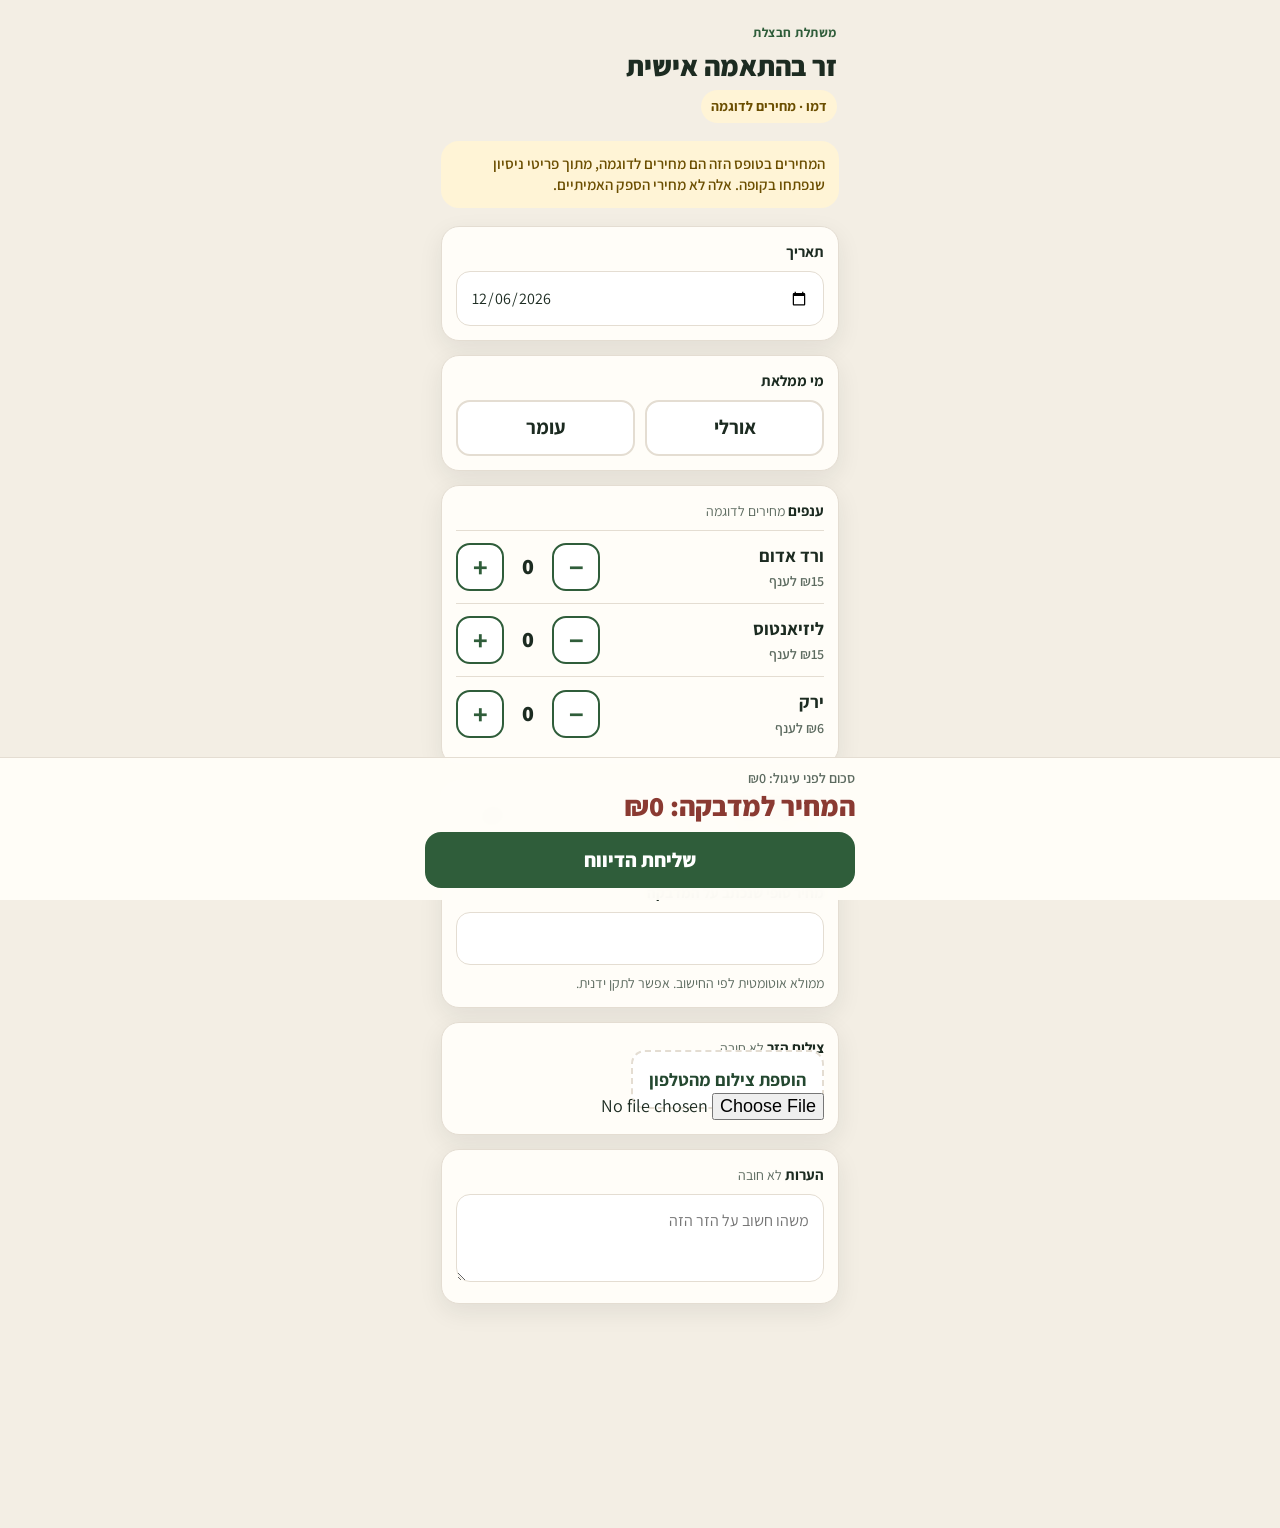
==== index.html @ 5022fd98 "Add demo phone form for custom bouquets at Havatzelet. Hebrew RTL calculator with example stem price" ====
<!DOCTYPE html>
<html lang="he" dir="rtl">
<head>
  <meta charset="utf-8" />
  <meta name="viewport" content="width=device-width, initial-scale=1, viewport-fit=cover" />
  <meta name="apple-mobile-web-app-capable" content="yes" />
  <meta name="apple-mobile-web-app-title" content="זר אישי — דמו" />
  <title>זר בהתאמה אישית — דמו | משתלת חבצלת</title>
  <link rel="preconnect" href="https://fonts.googleapis.com" />
  <link rel="preconnect" href="https://fonts.gstatic.com" crossorigin />
  <link href="https://fonts.googleapis.com/css2?family=Assistant:wght@400;600;700;800&display=swap" rel="stylesheet" />
  <style>
    :root {
      --bg: #f3eee4;
      --paper: #fffdf8;
      --ink: #1c2b21;
      --muted: #5d6b60;
      --line: #e4ddd2;
      --green: #2f5d3a;
      --green-dark: #244830;
      --green-soft: #e7f0e8;
      --rose: #8a3a32;
      --warn-bg: #fff4d6;
      --warn-ink: #6b4e00;
      --shadow: 0 8px 24px rgba(28, 43, 33, 0.08);
      --radius: 18px;
      --safe-bottom: env(safe-area-inset-bottom, 0px);
    }
    * { box-sizing: border-box; }
    html, body {
      margin: 0;
      padding: 0;
      background: var(--bg);
      color: var(--ink);
      font-family: Assistant, "Segoe UI", "Arial Hebrew", Arial, sans-serif;
      font-size: 18px;
      line-height: 1.45;
    }
    body { min-height: 100dvh; }
    button, input, textarea, select { font: inherit; color: inherit; }
    button { cursor: pointer; }
    .wrap {
      max-width: 430px;
      margin: 0 auto;
      padding: 16px 16px calc(210px + var(--safe-bottom));
    }
    header.top {
      padding: 8px 2px 4px;
    }
    .brand {
      font-size: 13px;
      font-weight: 700;
      letter-spacing: 0.04em;
      color: var(--green);
      margin: 0 0 6px;
    }
    h1 {
      margin: 0 0 8px;
      font-size: 28px;
      line-height: 1.2;
      font-weight: 800;
    }
    .badge {
      display: inline-block;
      background: var(--warn-bg);
      color: var(--warn-ink);
      font-weight: 700;
      font-size: 14px;
      padding: 6px 10px;
      border-radius: 999px;
    }
    .banner {
      margin: 14px 0 18px;
      background: var(--warn-bg);
      color: var(--warn-ink);
      border-radius: var(--radius);
      padding: 12px 14px;
      font-weight: 600;
      font-size: 15px;
    }
    .card {
      background: var(--paper);
      border: 1px solid var(--line);
      border-radius: var(--radius);
      padding: 14px;
      margin: 0 0 14px;
      box-shadow: var(--shadow);
    }
    .label {
      display: block;
      font-weight: 700;
      font-size: 15px;
      margin-bottom: 8px;
    }
    .hint { color: var(--muted); font-size: 14px; font-weight: 400; }
    input[type="date"],
    input[type="number"],
    textarea {
      width: 100%;
      border: 1px solid var(--line);
      background: #fff;
      border-radius: 14px;
      padding: 14px 14px;
      font-size: 16px;
      outline: none;
      appearance: none;
      -webkit-appearance: none;
    }
    input[type="date"]:focus,
    input[type="number"]:focus,
    textarea:focus {
      border-color: var(--green);
      box-shadow: 0 0 0 3px rgba(47, 93, 58, 0.15);
    }
    textarea { min-height: 88px; resize: vertical; }
    .who {
      display: grid;
      grid-template-columns: 1fr 1fr;
      gap: 10px;
    }
    .who button {
      min-height: 56px;
      border-radius: 14px;
      border: 2px solid var(--line);
      background: #fff;
      font-weight: 700;
      font-size: 20px;
    }
    .who button[aria-pressed="true"] {
      border-color: var(--green);
      background: var(--green-soft);
      color: var(--green-dark);
    }
    .stem {
      display: flex;
      align-items: center;
      justify-content: space-between;
      gap: 12px;
      padding: 12px 0;
      border-top: 1px solid var(--line);
    }
    .stem:first-of-type { border-top: 0; padding-top: 2px; }
    .stem-name { font-weight: 700; }
    .stem-price { color: var(--muted); font-size: 14px; font-weight: 600; margin-top: 2px; }
    .stepper { display: flex; align-items: center; gap: 8px; flex-shrink: 0; }
    .stepper button {
      width: 48px;
      height: 48px;
      border-radius: 14px;
      border: 2px solid var(--green);
      background: #fff;
      color: var(--green);
      font-size: 28px;
      line-height: 1;
      font-weight: 700;
      padding: 0;
    }
    .stepper button:active { background: var(--green-soft); }
    .stepper .qty {
      min-width: 32px;
      text-align: center;
      font-weight: 800;
      font-size: 22px;
    }
    .wrap-row {
      display: flex;
      align-items: center;
      justify-content: space-between;
      gap: 12px;
    }
    .toggle {
      min-width: 72px;
      height: 44px;
      border-radius: 999px;
      border: 2px solid var(--line);
      background: #fff;
      font-weight: 800;
      color: var(--muted);
    }
    .toggle[aria-pressed="true"] {
      background: var(--green);
      border-color: var(--green);
      color: #fff;
    }
    .photo-box {
      border: 2px dashed var(--line);
      border-radius: 14px;
      padding: 16px;
      text-align: center;
      background: #fff;
      min-height: 56px;
      font-weight: 700;
      color: var(--green-dark);
    }
    .photo-box input { display: none; }
    .photo-preview {
      margin-top: 12px;
      width: 100%;
      max-height: 220px;
      object-fit: cover;
      border-radius: 12px;
      display: none;
    }
    .photo-actions {
      display: none;
      margin-top: 10px;
    }
    .linkish {
      background: none;
      border: 0;
      color: var(--rose);
      font-weight: 700;
      padding: 8px;
    }
    .error {
      display: none;
      margin: 0 0 12px;
      color: var(--rose);
      font-weight: 700;
      font-size: 15px;
    }
    .dock {
      position: fixed;
      right: 0;
      left: 0;
      bottom: 0;
      background: rgba(255, 253, 248, 0.96);
      backdrop-filter: blur(8px);
      border-top: 1px solid var(--line);
      padding: 10px 16px calc(12px + var(--safe-bottom));
    }
    .dock-inner { max-width: 430px; margin: 0 auto; }
    .raw { margin: 0; color: var(--muted); font-size: 14px; font-weight: 600; }
    .sticker {
      margin: 2px 0 10px;
      font-size: 28px;
      line-height: 1.15;
      font-weight: 800;
      color: var(--rose);
    }
    .submit {
      width: 100%;
      min-height: 56px;
      border: 0;
      border-radius: 16px;
      background: var(--green);
      color: #fff;
      font-weight: 800;
      font-size: 20px;
    }
    .submit:disabled { opacity: 0.55; }
    .submit:active { background: var(--green-dark); }
    .success { display: none; }
    .success h1 { margin-top: 12px; }
    .summary {
      list-style: none;
      margin: 0;
      padding: 0;
    }
    .summary li {
      display: flex;
      justify-content: space-between;
      gap: 12px;
      padding: 8px 0;
      border-bottom: 1px solid var(--line);
      font-weight: 600;
    }
    .again {
      width: 100%;
      min-height: 52px;
      margin-top: 16px;
      border-radius: 16px;
      border: 2px solid var(--green);
      background: #fff;
      color: var(--green-dark);
      font-weight: 800;
    }
    .note-limit {
      margin-top: 14px;
      font-size: 15px;
      color: var(--muted);
      font-weight: 600;
    }
  </style>
</head>
<body>
  <div class="wrap" id="form-view">
    <header class="top">
      <p class="brand">משתלת חבצלת</p>
      <h1>זר בהתאמה אישית</h1>
      <span class="badge">דמו · מחירים לדוגמה</span>
    </header>

    <div class="banner">
      המחירים בטופס הזה הם מחירים לדוגמה, מתוך פריטי ניסיון שנפתחו בקופה. אלה לא מחירי הספק האמיתיים.
    </div>

    <div class="card">
      <label class="label" for="date">תאריך</label>
      <input id="date" type="date" required />
    </div>

    <div class="card">
      <div class="label" id="who-label">מי ממלאת</div>
      <div class="who" role="group" aria-labelledby="who-label">
        <button type="button" data-who="אורלי" aria-pressed="false">אורלי</button>
        <button type="button" data-who="עומר" aria-pressed="false">עומר</button>
      </div>
    </div>

    <div class="card">
      <div class="label">ענפים <span class="hint">מחירים לדוגמה</span></div>
      <div class="stem" data-stem="rose">
        <div>
          <div class="stem-name">ורד אדום</div>
          <div class="stem-price">₪15 לענף</div>
        </div>
        <div class="stepper">
          <button type="button" class="minus" aria-label="הורדת כמות ורד אדום">−</button>
          <div class="qty" aria-live="polite">0</div>
          <button type="button" class="plus" aria-label="הוספת ורד אדום">+</button>
        </div>
      </div>
      <div class="stem" data-stem="lisianthus">
        <div>
          <div class="stem-name">ליזיאנטוס</div>
          <div class="stem-price">₪15 לענף</div>
        </div>
        <div class="stepper">
          <button type="button" class="minus" aria-label="הורדת כמות ליזיאנטוס">−</button>
          <div class="qty" aria-live="polite">0</div>
          <button type="button" class="plus" aria-label="הוספת ליזיאנטוס">+</button>
        </div>
      </div>
      <div class="stem" data-stem="greenery">
        <div>
          <div class="stem-name">ירק</div>
          <div class="stem-price">₪6 לענף</div>
        </div>
        <div class="stepper">
          <button type="button" class="minus" aria-label="הורדת כמות ירק">−</button>
          <div class="qty" aria-live="polite">0</div>
          <button type="button" class="plus" aria-label="הוספת ירק">+</button>
        </div>
      </div>
    </div>

    <div class="card">
      <div class="wrap-row">
        <div>
          <div class="label" style="margin:0">נייר עטיפה וסרט</div>
          <div class="hint">₪5 · מחיר לדוגמה · לא חובה</div>
        </div>
        <button type="button" class="toggle" id="wrap" aria-pressed="false">לא</button>
      </div>
    </div>

    <div class="card">
      <label class="label" for="final-price">מחיר סופי שנכתב על המדבקה</label>
      <input id="final-price" type="number" inputmode="numeric" min="0" step="1" />
      <div class="hint" style="margin-top:8px">ממולא אוטומטית לפי החישוב. אפשר לתקן ידנית.</div>
    </div>

    <div class="card">
      <div class="label">צילום הזר <span class="hint">לא חובה</span></div>
      <label class="photo-box" for="photo">הוספת צילום מהטלפון</label>
      <input id="photo" type="file" accept="image/*" />
      <img id="preview" class="photo-preview" alt="תצוגה מקדימה של צילום הזר" />
      <div class="photo-actions" id="photo-actions">
        <button type="button" class="linkish" id="remove-photo">הסרת הצילום</button>
      </div>
    </div>

    <div class="card">
      <label class="label" for="notes">הערות <span class="hint">לא חובה</span></label>
      <textarea id="notes" placeholder="משהו חשוב על הזר הזה"></textarea>
    </div>

    <p class="error" id="error" role="alert"></p>
  </div>

  <div class="dock" id="dock">
    <div class="dock-inner">
      <p class="raw" id="raw">סכום לפני עיגול: ₪0</p>
      <div class="sticker" id="sticker" aria-live="polite">המחיר למדבקה: ₪0</div>
      <button type="button" class="submit" id="submit">שליחת הדיווח</button>
    </div>
  </div>

  <div class="wrap success" id="success-view">
    <header class="top">
      <p class="brand">משתלת חבצלת</p>
      <span class="badge">דמו · מחירים לדוגמה</span>
      <h1 id="success-title">הדיווח מוכן</h1>
    </header>
    <div class="card">
      <ul class="summary" id="summary"></ul>
    </div>
    <p class="note-limit" id="save-note"></p>
    <button type="button" class="again" id="again">דיווח נוסף</button>
  </div>

  <script>
    (function () {
      const PRICES = { rose: 15, lisianthus: 15, greenery: 6, wrap: 5 };
      const NAMES = { rose: "ורד אדום", lisianthus: "ליזיאנטוס", greenery: "ירק" };
      const qty = { rose: 0, lisianthus: 0, greenery: 0 };
      let who = "";
      let wrapping = false;
      let lastCalculated = 0;
      let photoName = "";
      let photoDataUrl = "";

      const dateEl = document.getElementById("date");
      const finalEl = document.getElementById("final-price");
      const rawEl = document.getElementById("raw");
      const stickerEl = document.getElementById("sticker");
      const errorEl = document.getElementById("error");
      const preview = document.getElementById("preview");
      const photoActions = document.getElementById("photo-actions");

      function todayISO() {
        const parts = new Intl.DateTimeFormat("en-CA", {
          timeZone: "Asia/Jerusalem",
          year: "numeric",
          month: "2-digit",
          day: "2-digit"
        }).formatToParts(new Date());
        const map = {};
        parts.forEach(function (p) { map[p.type] = p.value; });
        return map.year + "-" + map.month + "-" + map.day;
      }

      function roundUp5(n) {
        if (n <= 0) return 0;
        return Math.ceil(n / 5) * 5;
      }

      function rawSum() {
        return qty.rose * PRICES.rose
          + qty.lisianthus * PRICES.lisianthus
          + qty.greenery * PRICES.greenery
          + (wrapping ? PRICES.wrap : 0);
      }

      function renderTotals() {
        const raw = rawSum();
        const calculated = roundUp5(raw);
        rawEl.textContent = "סכום לפני עיגול: ₪" + raw;
        stickerEl.textContent = "המחיר למדבקה: ₪" + calculated;
        if (String(finalEl.value) === String(lastCalculated) || finalEl.value === "") {
          finalEl.value = calculated === 0 ? "" : String(calculated);
        }
        lastCalculated = calculated;
      }

      dateEl.value = todayISO();

      document.querySelectorAll(".who button").forEach(function (btn) {
        btn.addEventListener("click", function () {
          who = btn.getAttribute("data-who");
          document.querySelectorAll(".who button").forEach(function (b) {
            b.setAttribute("aria-pressed", b === btn ? "true" : "false");
          });
          errorEl.style.display = "none";
        });
      });

      document.querySelectorAll(".stem").forEach(function (row) {
        const key = row.getAttribute("data-stem");
        const qtyEl = row.querySelector(".qty");
        row.querySelector(".plus").addEventListener("click", function () {
          qty[key] += 1;
          qtyEl.textContent = String(qty[key]);
          renderTotals();
        });
        row.querySelector(".minus").addEventListener("click", function () {
          if (qty[key] === 0) return;
          qty[key] -= 1;
          qtyEl.textContent = String(qty[key]);
          renderTotals();
        });
      });

      document.getElementById("wrap").addEventListener("click", function () {
        wrapping = !wrapping;
        this.setAttribute("aria-pressed", wrapping ? "true" : "false");
        this.textContent = wrapping ? "כן" : "לא";
        renderTotals();
      });

      document.getElementById("photo").addEventListener("change", function (e) {
        const file = e.target.files && e.target.files[0];
        if (!file) return;
        photoName = file.name;
        const reader = new FileReader();
        reader.onload = function () {
          photoDataUrl = String(reader.result || "");
          preview.src = photoDataUrl;
          preview.style.display = "block";
          photoActions.style.display = "block";
        };
        reader.readAsDataURL(file);
      });

      document.getElementById("remove-photo").addEventListener("click", function () {
        photoName = "";
        photoDataUrl = "";
        preview.src = "";
        preview.style.display = "none";
        photoActions.style.display = "none";
        document.getElementById("photo").value = "";
      });

      function resetForm() {
        who = "";
        wrapping = false;
        qty.rose = qty.lisianthus = qty.greenery = 0;
        lastCalculated = 0;
        photoName = "";
        photoDataUrl = "";
        dateEl.value = todayISO();
        finalEl.value = "";
        document.getElementById("notes").value = "";
        document.getElementById("photo").value = "";
        preview.src = "";
        preview.style.display = "none";
        photoActions.style.display = "none";
        document.querySelectorAll(".who button").forEach(function (b) {
          b.setAttribute("aria-pressed", "false");
        });
        document.querySelectorAll(".stem .qty").forEach(function (el) { el.textContent = "0"; });
        const wrapBtn = document.getElementById("wrap");
        wrapBtn.setAttribute("aria-pressed", "false");
        wrapBtn.textContent = "לא";
        errorEl.style.display = "none";
        renderTotals();
      }

      function payload() {
        const raw = rawSum();
        const calculated = roundUp5(raw);
        const finalPrice = finalEl.value === "" ? calculated : Number(finalEl.value);
        return {
          timestamp: new Date().toISOString(),
          date: dateEl.value,
          who: who,
          rose: qty.rose,
          lisianthus: qty.lisianthus,
          greenery: qty.greenery,
          wrapping: wrapping ? "כן" : "לא",
          raw: raw,
          calculated: calculated,
          finalPrice: finalPrice,
          notes: document.getElementById("notes").value.trim(),
          photo: photoName ? photoName : ""
        };
      }

      function showSuccess(data, savedToSheet) {
        const lines = [
          ["תאריך", data.date],
          ["מי מילאה", data.who],
          ["ורד אדום", String(data.rose)],
          ["ליזיאנטוס", String(data.lisianthus)],
          ["ירק", String(data.greenery)],
          ["נייר עטיפה וסרט", data.wrapping],
          ["סכום לפני עיגול", "₪" + data.raw],
          ["מחיר למדבקה", "₪" + data.calculated],
          ["מחיר סופי על המדבקה", "₪" + data.finalPrice]
        ];
        if (data.notes) lines.push(["הערות", data.notes]);
        if (data.photo) lines.push(["צילום", data.photo]);
        const ul = document.getElementById("summary");
        ul.innerHTML = "";
        lines.forEach(function (pair) {
          const li = document.createElement("li");
          const a = document.createElement("span");
          const b = document.createElement("span");
          a.textContent = pair[0];
          b.textContent = pair[1];
          li.appendChild(a);
          li.appendChild(b);
          ul.appendChild(li);
        });
        document.getElementById("success-title").textContent = savedToSheet ? "הדיווח נשמר" : "החישוב מוכן";
        document.getElementById("save-note").textContent = savedToSheet
          ? "השורה נכנסה לגיליון הדיווחים."
          : "החישוב עבד, כולל העיגול למדבקה. בגרסת הדמו הזאת השמירה האוטומטית לגיליון גוגל עדיין לא מחוברת, ולכן השורה לא נרשמה שם עדיין. הצילום נשאר רק על הטלפון.";
        document.getElementById("form-view").style.display = "none";
        document.getElementById("dock").style.display = "none";
        document.getElementById("success-view").style.display = "block";
        window.scrollTo(0, 0);
      }

      document.getElementById("submit").addEventListener("click", function () {
        const data = payload();
        if (!data.who) {
          errorEl.textContent = "צריך לבחור מי ממלאת: אורלי או עומר.";
          errorEl.style.display = "block";
          return;
        }
        if (data.rose + data.lisianthus + data.greenery === 0 && data.wrapping !== "כן") {
          errorEl.textContent = "צריך לבחור לפחות ענף אחד, או עטיפה.";
          errorEl.style.display = "block";
          return;
        }
        if (data.finalPrice === "" || Number.isNaN(Number(data.finalPrice))) {
          errorEl.textContent = "צריך למלא מחיר סופי למדבקה.";
          errorEl.style.display = "block";
          return;
        }
        errorEl.style.display = "none";
        // A public page cannot write to a private Google Sheet by itself.
        // When an Apps Script web app URL is added below, submissions will be posted there.
        const ENDPOINT = "";
        if (!ENDPOINT) {
          showSuccess(data, false);
          return;
        }
        const btn = document.getElementById("submit");
        btn.disabled = true;
        btn.textContent = "שולחת…";
        fetch(ENDPOINT, {
          method: "POST",
          headers: { "Content-Type": "text/plain;charset=utf-8" },
          body: JSON.stringify(Object.assign({}, data, { photoDataUrl: photoDataUrl ? "attached" : "" }))
        }).then(function (res) {
          return res.ok ? showSuccess(data, true) : Promise.reject();
        }).catch(function () {
          errorEl.textContent = "השליחה לגיליון לא הצליחה. אפשר לנסות שוב.";
          errorEl.style.display = "block";
        }).finally(function () {
          btn.disabled = false;
          btn.textContent = "שליחת הדיווח";
        });
      });

      document.getElementById("again").addEventListener("click", function () {
        resetForm();
        document.getElementById("success-view").style.display = "none";
        document.getElementById("form-view").style.display = "block";
        document.getElementById("dock").style.display = "block";
        window.scrollTo(0, 0);
      });

      // Self-check of the agreed example: 5 roses + 3 lisianthus + 4 greenery = 144 → 145
      if (roundUp5(5 * 15 + 3 * 15 + 4 * 6) !== 145) {
        console.error("Rounding check failed");
      }

      renderTotals();
    })();
  </script>
</body>
</html>
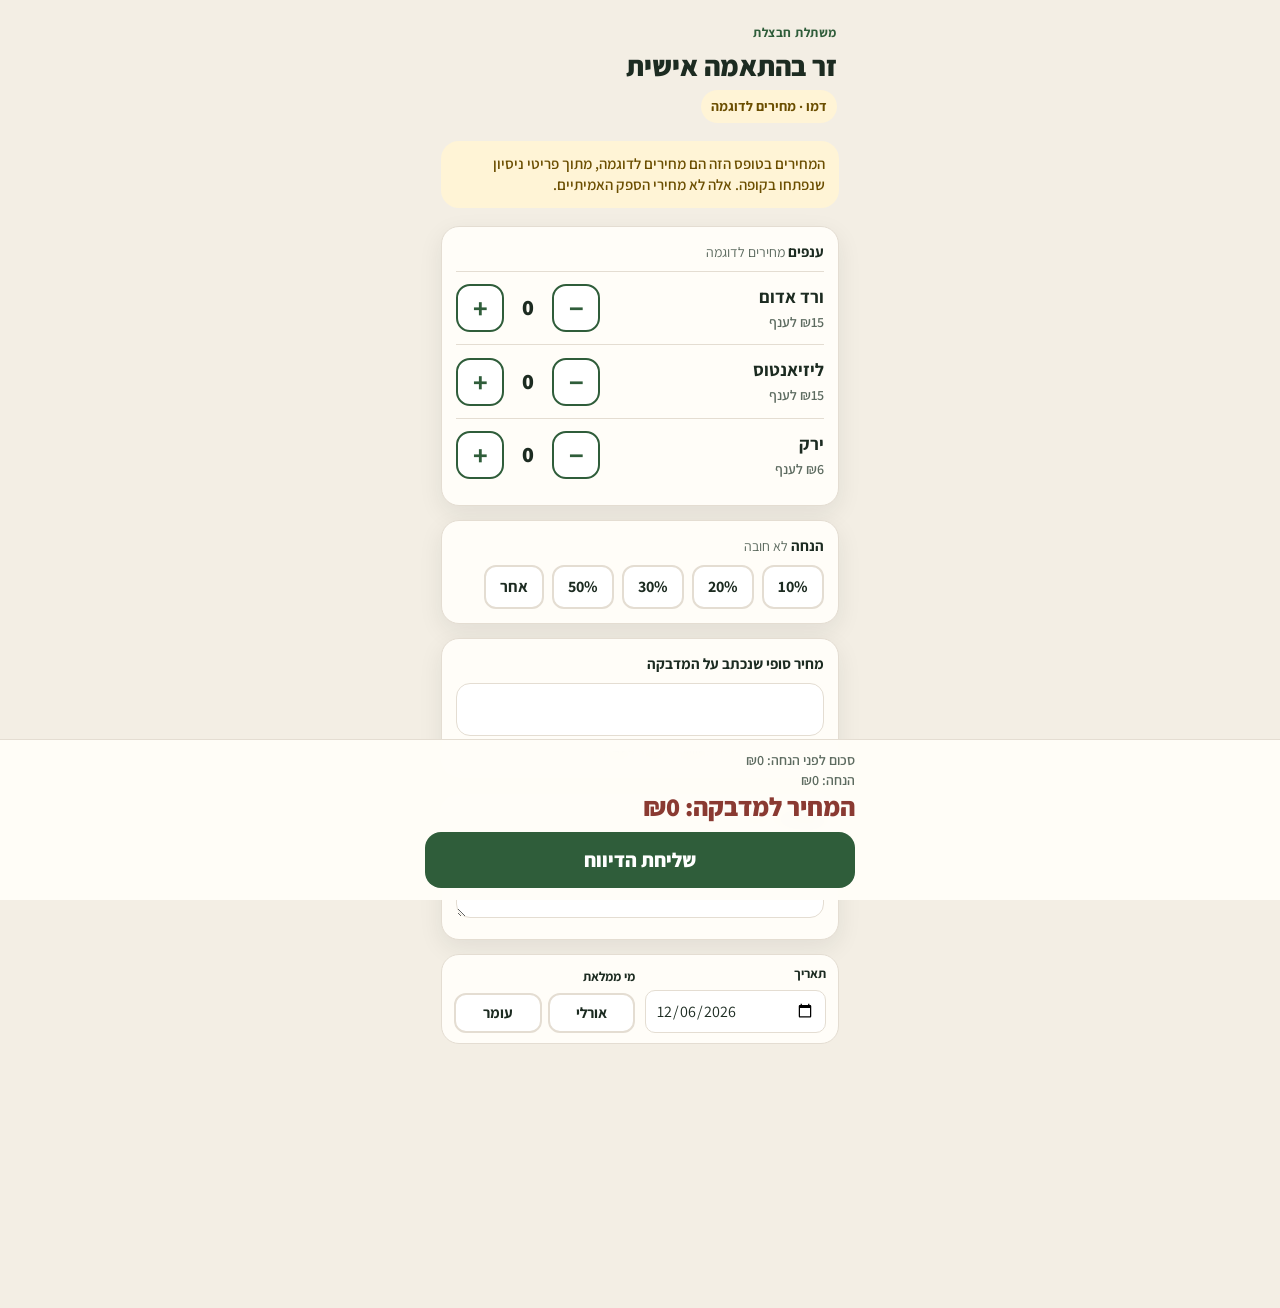
==== commit df08ee44: "Move date and who to the bottom, drop wrap/photo, and add a discount." ====
--- a/index.html
+++ b/index.html
@@ -42,11 +42,9 @@
     .wrap {
       max-width: 430px;
       margin: 0 auto;
-      padding: 16px 16px calc(210px + var(--safe-bottom));
-    }
-    header.top {
-      padding: 8px 2px 4px;
-    }
+      padding: 16px 16px calc(250px + var(--safe-bottom));
+    }
+    header.top { padding: 8px 2px 4px; }
     .brand {
       font-size: 13px;
       font-weight: 700;
@@ -85,6 +83,10 @@
       padding: 14px;
       margin: 0 0 14px;
       box-shadow: var(--shadow);
+    }
+    .card.compact {
+      padding: 10px 12px;
+      box-shadow: none;
     }
     .label {
       display: block;
@@ -106,27 +108,39 @@
       appearance: none;
       -webkit-appearance: none;
     }
+    .compact input[type="date"] {
+      padding: 8px 10px;
+      border-radius: 10px;
+      font-size: 16px;
+      min-height: 40px;
+    }
     input[type="date"]:focus,
     input[type="number"]:focus,
     textarea:focus {
       border-color: var(--green);
       box-shadow: 0 0 0 3px rgba(47, 93, 58, 0.15);
     }
-    textarea { min-height: 88px; resize: vertical; }
-    .who {
+    textarea { min-height: 80px; resize: vertical; }
+    .meta {
       display: grid;
       grid-template-columns: 1fr 1fr;
       gap: 10px;
-    }
+      align-items: end;
+    }
+    .meta .who { display: flex; gap: 6px; }
+    .meta .who button,
     .who button {
-      min-height: 56px;
-      border-radius: 14px;
+      flex: 1;
+      min-height: 44px;
+      border-radius: 12px;
       border: 2px solid var(--line);
       background: #fff;
       font-weight: 700;
-      font-size: 20px;
-    }
-    .who button[aria-pressed="true"] {
+      font-size: 16px;
+    }
+    .compact .who button { min-height: 40px; font-size: 15px; }
+    .who button[aria-pressed="true"],
+    .chip[aria-pressed="true"] {
       border-color: var(--green);
       background: var(--green-soft);
       color: var(--green-dark);
@@ -162,56 +176,27 @@
       font-weight: 800;
       font-size: 22px;
     }
-    .wrap-row {
+    .chips {
       display: flex;
-      align-items: center;
-      justify-content: space-between;
-      gap: 12px;
-    }
-    .toggle {
-      min-width: 72px;
-      height: 44px;
-      border-radius: 999px;
+      flex-wrap: wrap;
+      gap: 8px;
+    }
+    .chip {
+      min-height: 44px;
+      padding: 8px 14px;
+      border-radius: 12px;
       border: 2px solid var(--line);
       background: #fff;
-      font-weight: 800;
-      color: var(--muted);
-    }
-    .toggle[aria-pressed="true"] {
-      background: var(--green);
-      border-color: var(--green);
-      color: #fff;
-    }
-    .photo-box {
-      border: 2px dashed var(--line);
-      border-radius: 14px;
-      padding: 16px;
+      font-weight: 700;
+      font-size: 16px;
+    }
+    .reason-chip {
+      flex: 1 1 calc(50% - 8px);
+      min-height: 48px;
       text-align: center;
-      background: #fff;
-      min-height: 56px;
-      font-weight: 700;
-      color: var(--green-dark);
-    }
-    .photo-box input { display: none; }
-    .photo-preview {
-      margin-top: 12px;
-      width: 100%;
-      max-height: 220px;
-      object-fit: cover;
-      border-radius: 12px;
-      display: none;
-    }
-    .photo-actions {
-      display: none;
-      margin-top: 10px;
-    }
-    .linkish {
-      background: none;
-      border: 0;
-      color: var(--rose);
-      font-weight: 700;
-      padding: 8px;
-    }
+    }
+    .custom-pct { display: none; margin-top: 10px; }
+    .custom-reason { display: none; margin-top: 10px; }
     .error {
       display: none;
       margin: 0 0 12px;
@@ -231,9 +216,10 @@
     }
     .dock-inner { max-width: 430px; margin: 0 auto; }
     .raw { margin: 0; color: var(--muted); font-size: 14px; font-weight: 600; }
+    .discount-line { margin: 0; color: var(--muted); font-size: 14px; font-weight: 600; }
     .sticker {
       margin: 2px 0 10px;
-      font-size: 28px;
+      font-size: 26px;
       line-height: 1.15;
       font-weight: 800;
       color: var(--rose);
@@ -252,11 +238,7 @@
     .submit:active { background: var(--green-dark); }
     .success { display: none; }
     .success h1 { margin-top: 12px; }
-    .summary {
-      list-style: none;
-      margin: 0;
-      padding: 0;
-    }
+    .summary { list-style: none; margin: 0; padding: 0; }
     .summary li {
       display: flex;
       justify-content: space-between;
@@ -296,19 +278,6 @@
     </div>
 
     <div class="card">
-      <label class="label" for="date">תאריך</label>
-      <input id="date" type="date" required />
-    </div>
-
-    <div class="card">
-      <div class="label" id="who-label">מי ממלאת</div>
-      <div class="who" role="group" aria-labelledby="who-label">
-        <button type="button" data-who="אורלי" aria-pressed="false">אורלי</button>
-        <button type="button" data-who="עומר" aria-pressed="false">עומר</button>
-      </div>
-    </div>
-
-    <div class="card">
       <div class="label">ענפים <span class="hint">מחירים לדוגמה</span></div>
       <div class="stem" data-stem="rose">
         <div>
@@ -346,12 +315,30 @@
     </div>
 
     <div class="card">
-      <div class="wrap-row">
-        <div>
-          <div class="label" style="margin:0">נייר עטיפה וסרט</div>
-          <div class="hint">₪5 · מחיר לדוגמה · לא חובה</div>
-        </div>
-        <button type="button" class="toggle" id="wrap" aria-pressed="false">לא</button>
+      <div class="label">הנחה <span class="hint">לא חובה</span></div>
+      <div class="chips" id="pct-chips" role="group" aria-label="אחוז הנחה">
+        <button type="button" class="chip" data-pct="10" aria-pressed="false">10%</button>
+        <button type="button" class="chip" data-pct="20" aria-pressed="false">20%</button>
+        <button type="button" class="chip" data-pct="30" aria-pressed="false">30%</button>
+        <button type="button" class="chip" data-pct="50" aria-pressed="false">50%</button>
+        <button type="button" class="chip" data-pct="custom" aria-pressed="false">אחר</button>
+      </div>
+      <div class="custom-pct" id="custom-pct-wrap">
+        <label class="label" for="custom-pct">אחוז הנחה</label>
+        <input id="custom-pct" type="number" inputmode="numeric" min="1" max="100" step="1" placeholder="למשל 15" />
+      </div>
+      <div id="reason-block" style="display:none; margin-top:14px">
+        <div class="label" id="reason-label">סיבת ההנחה</div>
+        <div class="chips" role="group" aria-labelledby="reason-label">
+          <button type="button" class="chip reason-chip" data-reason="זר ישן" aria-pressed="false">זר ישן</button>
+          <button type="button" class="chip reason-chip" data-reason="פרחים קצת פגומים" aria-pressed="false">פרחים קצת פגומים</button>
+          <button type="button" class="chip reason-chip" data-reason="לקוח קבוע" aria-pressed="false">לקוח קבוע</button>
+          <button type="button" class="chip reason-chip" data-reason="אחר" aria-pressed="false">אחר</button>
+        </div>
+        <div class="custom-reason" id="custom-reason-wrap">
+          <label class="label" for="custom-reason">פירוט</label>
+          <input id="custom-reason" type="text" maxlength="120" placeholder="למה ניתנה ההנחה" style="width:100%;border:1px solid var(--line);background:#fff;border-radius:14px;padding:12px 14px;font-size:16px;outline:none" />
+        </div>
       </div>
     </div>
 
@@ -362,26 +349,33 @@
     </div>
 
     <div class="card">
-      <div class="label">צילום הזר <span class="hint">לא חובה</span></div>
-      <label class="photo-box" for="photo">הוספת צילום מהטלפון</label>
-      <input id="photo" type="file" accept="image/*" />
-      <img id="preview" class="photo-preview" alt="תצוגה מקדימה של צילום הזר" />
-      <div class="photo-actions" id="photo-actions">
-        <button type="button" class="linkish" id="remove-photo">הסרת הצילום</button>
-      </div>
-    </div>
-
-    <div class="card">
       <label class="label" for="notes">הערות <span class="hint">לא חובה</span></label>
       <textarea id="notes" placeholder="משהו חשוב על הזר הזה"></textarea>
     </div>
 
+    <div class="card compact">
+      <div class="meta">
+        <div>
+          <label class="label" for="date" style="font-size:13px;margin-bottom:6px">תאריך</label>
+          <input id="date" type="date" required />
+        </div>
+        <div>
+          <div class="label" id="who-label" style="font-size:13px;margin-bottom:6px">מי ממלאת</div>
+          <div class="who" role="group" aria-labelledby="who-label">
+            <button type="button" data-who="אורלי" aria-pressed="false">אורלי</button>
+            <button type="button" data-who="עומר" aria-pressed="false">עומר</button>
+          </div>
+        </div>
+      </div>
+    </div>
+
     <p class="error" id="error" role="alert"></p>
   </div>
 
   <div class="dock" id="dock">
     <div class="dock-inner">
-      <p class="raw" id="raw">סכום לפני עיגול: ₪0</p>
+      <p class="raw" id="raw">סכום לפני הנחה: ₪0</p>
+      <p class="discount-line" id="discount-line">הנחה: ₪0</p>
       <div class="sticker" id="sticker" aria-live="polite">המחיר למדבקה: ₪0</div>
       <button type="button" class="submit" id="submit">שליחת הדיווח</button>
     </div>
@@ -402,22 +396,25 @@
 
   <script>
     (function () {
-      const PRICES = { rose: 15, lisianthus: 15, greenery: 6, wrap: 5 };
-      const NAMES = { rose: "ורד אדום", lisianthus: "ליזיאנטוס", greenery: "ירק" };
+      const PRICES = { rose: 15, lisianthus: 15, greenery: 6 };
       const qty = { rose: 0, lisianthus: 0, greenery: 0 };
       let who = "";
-      let wrapping = false;
       let lastCalculated = 0;
-      let photoName = "";
-      let photoDataUrl = "";
+      let selectedPct = 0;
+      let customMode = false;
+      let reasonKey = "";
 
       const dateEl = document.getElementById("date");
       const finalEl = document.getElementById("final-price");
       const rawEl = document.getElementById("raw");
+      const discountLineEl = document.getElementById("discount-line");
       const stickerEl = document.getElementById("sticker");
       const errorEl = document.getElementById("error");
-      const preview = document.getElementById("preview");
-      const photoActions = document.getElementById("photo-actions");
+      const customPctWrap = document.getElementById("custom-pct-wrap");
+      const customPctEl = document.getElementById("custom-pct");
+      const reasonBlock = document.getElementById("reason-block");
+      const customReasonWrap = document.getElementById("custom-reason-wrap");
+      const customReasonEl = document.getElementById("custom-reason");
 
       function todayISO() {
         const parts = new Intl.DateTimeFormat("en-CA", {
@@ -436,22 +433,68 @@
         return Math.ceil(n / 5) * 5;
       }
 
+      function money(n) {
+        if (Number.isInteger(n)) return String(n);
+        return (Math.round(n * 100) / 100).toFixed(2).replace(/\.00$/, "").replace(/(\.\d)0$/, "$1");
+      }
+
       function rawSum() {
         return qty.rose * PRICES.rose
           + qty.lisianthus * PRICES.lisianthus
-          + qty.greenery * PRICES.greenery
-          + (wrapping ? PRICES.wrap : 0);
+          + qty.greenery * PRICES.greenery;
+      }
+
+      function currentPct() {
+        if (customMode) {
+          const n = Number(customPctEl.value);
+          if (!customPctEl.value || Number.isNaN(n) || n < 0) return 0;
+          return Math.min(100, n);
+        }
+        return selectedPct || 0;
+      }
+
+      function reasonText() {
+        if (!reasonKey) return "";
+        if (reasonKey === "אחר") return (customReasonEl.value || "").trim();
+        return reasonKey;
+      }
+
+      function totals() {
+        const raw = rawSum();
+        const pct = currentPct();
+        const discountAmt = raw * (pct / 100);
+        const after = Math.max(0, raw - discountAmt);
+        const calculated = roundUp5(after);
+        return { raw: raw, pct: pct, discountAmt: discountAmt, after: after, calculated: calculated };
+      }
+
+      function updateReasonVisibility() {
+        const pct = currentPct();
+        reasonBlock.style.display = pct > 0 ? "block" : "none";
+        if (pct <= 0) {
+          reasonKey = "";
+          customReasonEl.value = "";
+          customReasonWrap.style.display = "none";
+          document.querySelectorAll(".reason-chip").forEach(function (b) {
+            b.setAttribute("aria-pressed", "false");
+          });
+        }
       }
 
       function renderTotals() {
-        const raw = rawSum();
-        const calculated = roundUp5(raw);
-        rawEl.textContent = "סכום לפני עיגול: ₪" + raw;
-        stickerEl.textContent = "המחיר למדבקה: ₪" + calculated;
+        const t = totals();
+        rawEl.textContent = "סכום לפני הנחה: ₪" + money(t.raw);
+        if (t.pct > 0) {
+          discountLineEl.textContent = "הנחה " + money(t.pct) + "%: ₪" + money(t.discountAmt);
+        } else {
+          discountLineEl.textContent = "הנחה: ₪0";
+        }
+        stickerEl.textContent = "המחיר למדבקה: ₪" + money(t.calculated);
         if (String(finalEl.value) === String(lastCalculated) || finalEl.value === "") {
-          finalEl.value = calculated === 0 ? "" : String(calculated);
-        }
-        lastCalculated = calculated;
+          finalEl.value = t.calculated === 0 ? "" : String(t.calculated);
+        }
+        lastCalculated = t.calculated;
+        updateReasonVisibility();
       }
 
       dateEl.value = todayISO();
@@ -482,65 +525,76 @@
         });
       });
 
-      document.getElementById("wrap").addEventListener("click", function () {
-        wrapping = !wrapping;
-        this.setAttribute("aria-pressed", wrapping ? "true" : "false");
-        this.textContent = wrapping ? "כן" : "לא";
-        renderTotals();
+      document.querySelectorAll("#pct-chips .chip").forEach(function (btn) {
+        btn.addEventListener("click", function () {
+          const val = btn.getAttribute("data-pct");
+          const already = btn.getAttribute("aria-pressed") === "true";
+          document.querySelectorAll("#pct-chips .chip").forEach(function (b) {
+            b.setAttribute("aria-pressed", "false");
+          });
+          if (already) {
+            selectedPct = 0;
+            customMode = false;
+            customPctWrap.style.display = "none";
+            customPctEl.value = "";
+          } else {
+            btn.setAttribute("aria-pressed", "true");
+            if (val === "custom") {
+              customMode = true;
+              customPctWrap.style.display = "block";
+              selectedPct = 0;
+              customPctEl.focus();
+            } else {
+              customMode = false;
+              customPctWrap.style.display = "none";
+              customPctEl.value = "";
+              selectedPct = Number(val);
+            }
+          }
+          renderTotals();
+        });
       });
 
-      document.getElementById("photo").addEventListener("change", function (e) {
-        const file = e.target.files && e.target.files[0];
-        if (!file) return;
-        photoName = file.name;
-        const reader = new FileReader();
-        reader.onload = function () {
-          photoDataUrl = String(reader.result || "");
-          preview.src = photoDataUrl;
-          preview.style.display = "block";
-          photoActions.style.display = "block";
-        };
-        reader.readAsDataURL(file);
-      });
-
-      document.getElementById("remove-photo").addEventListener("click", function () {
-        photoName = "";
-        photoDataUrl = "";
-        preview.src = "";
-        preview.style.display = "none";
-        photoActions.style.display = "none";
-        document.getElementById("photo").value = "";
+      customPctEl.addEventListener("input", function () { renderTotals(); });
+
+      document.querySelectorAll(".reason-chip").forEach(function (btn) {
+        btn.addEventListener("click", function () {
+          reasonKey = btn.getAttribute("data-reason") || "";
+          document.querySelectorAll(".reason-chip").forEach(function (b) {
+            b.setAttribute("aria-pressed", b === btn ? "true" : "false");
+          });
+          customReasonWrap.style.display = reasonKey === "אחר" ? "block" : "none";
+          if (reasonKey !== "אחר") customReasonEl.value = "";
+          errorEl.style.display = "none";
+        });
       });
 
       function resetForm() {
         who = "";
-        wrapping = false;
         qty.rose = qty.lisianthus = qty.greenery = 0;
         lastCalculated = 0;
-        photoName = "";
-        photoDataUrl = "";
+        selectedPct = 0;
+        customMode = false;
+        reasonKey = "";
         dateEl.value = todayISO();
         finalEl.value = "";
         document.getElementById("notes").value = "";
-        document.getElementById("photo").value = "";
-        preview.src = "";
-        preview.style.display = "none";
-        photoActions.style.display = "none";
-        document.querySelectorAll(".who button").forEach(function (b) {
+        customPctEl.value = "";
+        customReasonEl.value = "";
+        customPctWrap.style.display = "none";
+        customReasonWrap.style.display = "none";
+        reasonBlock.style.display = "none";
+        document.querySelectorAll(".who button, #pct-chips .chip, .reason-chip").forEach(function (b) {
           b.setAttribute("aria-pressed", "false");
         });
         document.querySelectorAll(".stem .qty").forEach(function (el) { el.textContent = "0"; });
-        const wrapBtn = document.getElementById("wrap");
-        wrapBtn.setAttribute("aria-pressed", "false");
-        wrapBtn.textContent = "לא";
         errorEl.style.display = "none";
         renderTotals();
       }
 
       function payload() {
-        const raw = rawSum();
-        const calculated = roundUp5(raw);
-        const finalPrice = finalEl.value === "" ? calculated : Number(finalEl.value);
+        const t = totals();
+        const finalPrice = finalEl.value === "" ? t.calculated : Number(finalEl.value);
         return {
           timestamp: new Date().toISOString(),
           date: dateEl.value,
@@ -548,12 +602,16 @@
           rose: qty.rose,
           lisianthus: qty.lisianthus,
           greenery: qty.greenery,
-          wrapping: wrapping ? "כן" : "לא",
-          raw: raw,
-          calculated: calculated,
+          wrapping: t.pct > 0 ? String(t.pct) : "",
+          raw: t.raw,
+          calculated: t.calculated,
           finalPrice: finalPrice,
           notes: document.getElementById("notes").value.trim(),
-          photo: photoName ? photoName : ""
+          photo: t.pct > 0 ? reasonText() : "",
+          photoDataUrl: "",
+          discountPct: t.pct,
+          discountAmount: t.discountAmt,
+          reason: t.pct > 0 ? reasonText() : ""
         };
       }
 
@@ -564,16 +622,17 @@
           ["ורד אדום", String(data.rose)],
           ["ליזיאנטוס", String(data.lisianthus)],
           ["ירק", String(data.greenery)],
-          ["נייר עטיפה וסרט", data.wrapping],
-          ["סכום לפני עיגול", "₪" + data.raw],
-          ["מחיר למדבקה", "₪" + data.calculated],
-          ["מחיר סופי על המדבקה", "₪" + data.finalPrice]
+          ["סכום לפני הנחה", "₪" + money(data.raw)],
+          ["הנחה", data.discountPct > 0 ? (money(data.discountPct) + "% · ₪" + money(data.discountAmount)) : "אין"],
+          ["סיבת ההנחה", data.reason || ""],
+          ["מחיר למדבקה", "₪" + money(data.calculated)],
+          ["מחיר סופי על המדבקה", "₪" + money(data.finalPrice)]
         ];
         if (data.notes) lines.push(["הערות", data.notes]);
-        if (data.photo) lines.push(["צילום", data.photo]);
         const ul = document.getElementById("summary");
         ul.innerHTML = "";
         lines.forEach(function (pair) {
+          if (pair[0] === "סיבת ההנחה" && !pair[1]) return;
           const li = document.createElement("li");
           const a = document.createElement("span");
           const b = document.createElement("span");
@@ -586,7 +645,7 @@
         document.getElementById("success-title").textContent = savedToSheet ? "הדיווח נשמר" : "החישוב מוכן";
         document.getElementById("save-note").textContent = savedToSheet
           ? "השורה נכנסה לגיליון הדיווחים."
-          : "החישוב עבד, כולל העיגול למדבקה. בגרסת הדמו הזאת השמירה האוטומטית לגיליון גוגל עדיין לא מחוברת, ולכן השורה לא נרשמה שם עדיין. הצילום נשאר רק על הטלפון.";
+          : "החישוב עבד, אבל השורה לא נשמרה בגיליון.";
         document.getElementById("form-view").style.display = "none";
         document.getElementById("dock").style.display = "none";
         document.getElementById("success-view").style.display = "block";
@@ -600,8 +659,15 @@
           errorEl.style.display = "block";
           return;
         }
-        if (data.rose + data.lisianthus + data.greenery === 0 && data.wrapping !== "כן") {
-          errorEl.textContent = "צריך לבחור לפחות ענף אחד, או עטיפה.";
+        if (data.rose + data.lisianthus + data.greenery === 0) {
+          errorEl.textContent = "צריך לבחור לפחות ענף אחד.";
+          errorEl.style.display = "block";
+          return;
+        }
+        if (data.discountPct > 0 && !data.reason) {
+          errorEl.textContent = reasonKey === "אחר"
+            ? "צריך לכתוב את סיבת ההנחה."
+            : "צריך לבחור סיבה להנחה.";
           errorEl.style.display = "block";
           return;
         }
@@ -611,9 +677,7 @@
           return;
         }
         errorEl.style.display = "none";
-        // A public page cannot write to a private Google Sheet by itself.
-        // When an Apps Script web app URL is added below, submissions will be posted there.
-        const ENDPOINT = "";
+        const ENDPOINT = "https://script.google.com/macros/s/AKfycbx_rw-0YHxxMUjzj9jWMwgHt2yuS_n0qVqTIUBeFQWG_nuCkBcdkqJCp2GbyLt1gjA/exec";
         if (!ENDPOINT) {
           showSuccess(data, false);
           return;
@@ -624,7 +688,7 @@
         fetch(ENDPOINT, {
           method: "POST",
           headers: { "Content-Type": "text/plain;charset=utf-8" },
-          body: JSON.stringify(Object.assign({}, data, { photoDataUrl: photoDataUrl ? "attached" : "" }))
+          body: JSON.stringify(data)
         }).then(function (res) {
           return res.ok ? showSuccess(data, true) : Promise.reject();
         }).catch(function () {
@@ -644,8 +708,7 @@
         window.scrollTo(0, 0);
       });
 
-      // Self-check of the agreed example: 5 roses + 3 lisianthus + 4 greenery = 144 → 145
-      if (roundUp5(5 * 15 + 3 * 15 + 4 * 6) !== 145) {
+      if (roundUp5(144 * 0.8) !== 120) {
         console.error("Rounding check failed");
       }
 
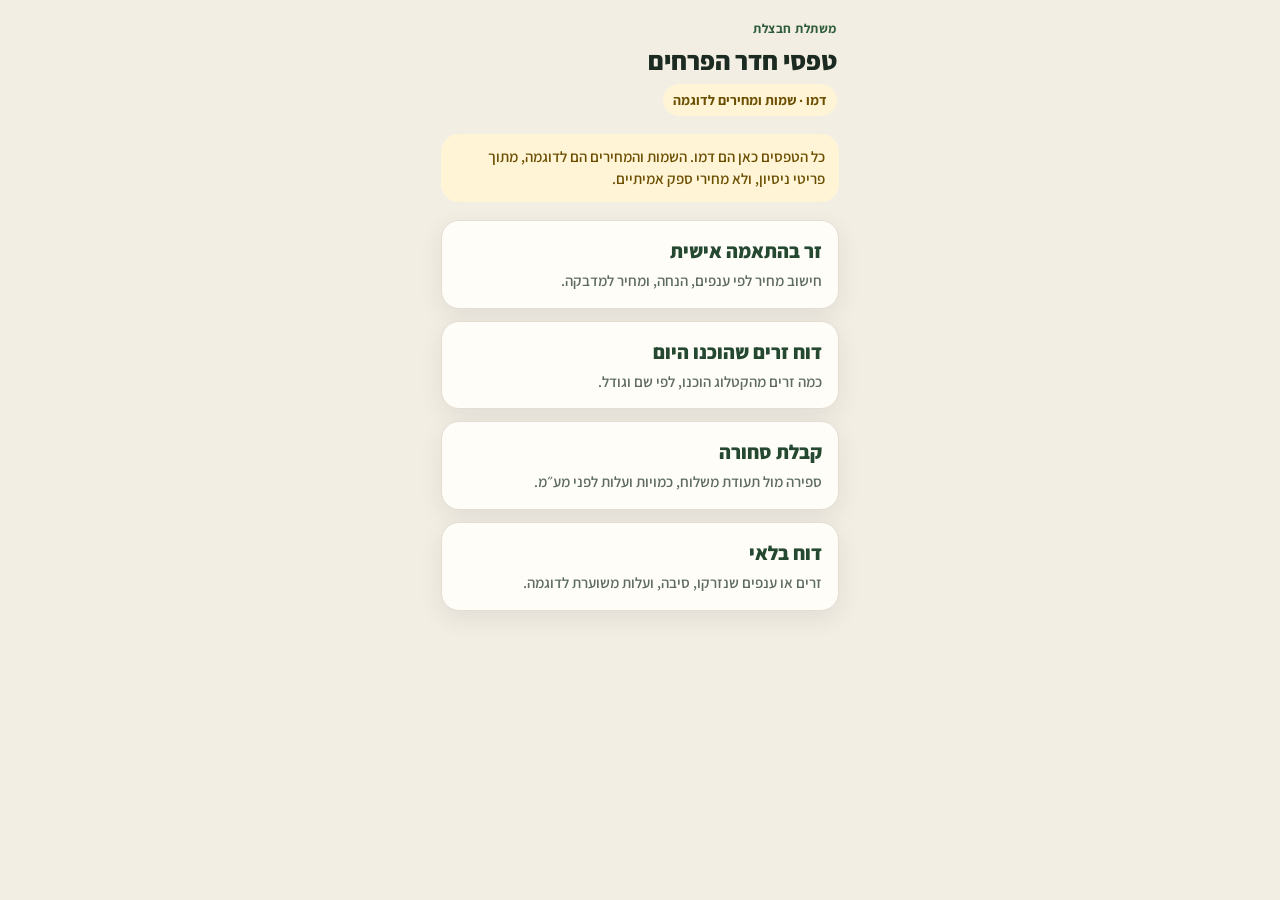
==== commit e7c390e2: "Add a home page and three more nursery phone forms. Prepared-bouquet, receiving, and waste reports s" ====
--- a/index.html
+++ b/index.html
@@ -4,716 +4,48 @@
   <meta charset="utf-8" />
   <meta name="viewport" content="width=device-width, initial-scale=1, viewport-fit=cover" />
   <meta name="apple-mobile-web-app-capable" content="yes" />
-  <meta name="apple-mobile-web-app-title" content="זר אישי — דמו" />
-  <title>זר בהתאמה אישית — דמו | משתלת חבצלת</title>
+  <title>טפסי חדר הפרחים — דמו | משתלת חבצלת</title>
   <link rel="preconnect" href="https://fonts.googleapis.com" />
   <link rel="preconnect" href="https://fonts.gstatic.com" crossorigin />
   <link href="https://fonts.googleapis.com/css2?family=Assistant:wght@400;600;700;800&display=swap" rel="stylesheet" />
-  <style>
-    :root {
-      --bg: #f3eee4;
-      --paper: #fffdf8;
-      --ink: #1c2b21;
-      --muted: #5d6b60;
-      --line: #e4ddd2;
-      --green: #2f5d3a;
-      --green-dark: #244830;
-      --green-soft: #e7f0e8;
-      --rose: #8a3a32;
-      --warn-bg: #fff4d6;
-      --warn-ink: #6b4e00;
-      --shadow: 0 8px 24px rgba(28, 43, 33, 0.08);
-      --radius: 18px;
-      --safe-bottom: env(safe-area-inset-bottom, 0px);
-    }
-    * { box-sizing: border-box; }
-    html, body {
-      margin: 0;
-      padding: 0;
-      background: var(--bg);
-      color: var(--ink);
-      font-family: Assistant, "Segoe UI", "Arial Hebrew", Arial, sans-serif;
-      font-size: 18px;
-      line-height: 1.45;
-    }
-    body { min-height: 100dvh; }
-    button, input, textarea, select { font: inherit; color: inherit; }
-    button { cursor: pointer; }
-    .wrap {
-      max-width: 430px;
-      margin: 0 auto;
-      padding: 16px 16px calc(250px + var(--safe-bottom));
-    }
-    header.top { padding: 8px 2px 4px; }
-    .brand {
-      font-size: 13px;
-      font-weight: 700;
-      letter-spacing: 0.04em;
-      color: var(--green);
-      margin: 0 0 6px;
-    }
-    h1 {
-      margin: 0 0 8px;
-      font-size: 28px;
-      line-height: 1.2;
-      font-weight: 800;
-    }
-    .badge {
-      display: inline-block;
-      background: var(--warn-bg);
-      color: var(--warn-ink);
-      font-weight: 700;
-      font-size: 14px;
-      padding: 6px 10px;
-      border-radius: 999px;
-    }
-    .banner {
-      margin: 14px 0 18px;
-      background: var(--warn-bg);
-      color: var(--warn-ink);
-      border-radius: var(--radius);
-      padding: 12px 14px;
-      font-weight: 600;
-      font-size: 15px;
-    }
-    .card {
-      background: var(--paper);
-      border: 1px solid var(--line);
-      border-radius: var(--radius);
-      padding: 14px;
-      margin: 0 0 14px;
-      box-shadow: var(--shadow);
-    }
-    .card.compact {
-      padding: 10px 12px;
-      box-shadow: none;
-    }
-    .label {
-      display: block;
-      font-weight: 700;
-      font-size: 15px;
-      margin-bottom: 8px;
-    }
-    .hint { color: var(--muted); font-size: 14px; font-weight: 400; }
-    input[type="date"],
-    input[type="number"],
-    textarea {
-      width: 100%;
-      border: 1px solid var(--line);
-      background: #fff;
-      border-radius: 14px;
-      padding: 14px 14px;
-      font-size: 16px;
-      outline: none;
-      appearance: none;
-      -webkit-appearance: none;
-    }
-    .compact input[type="date"] {
-      padding: 8px 10px;
-      border-radius: 10px;
-      font-size: 16px;
-      min-height: 40px;
-    }
-    input[type="date"]:focus,
-    input[type="number"]:focus,
-    textarea:focus {
-      border-color: var(--green);
-      box-shadow: 0 0 0 3px rgba(47, 93, 58, 0.15);
-    }
-    textarea { min-height: 80px; resize: vertical; }
-    .meta {
-      display: grid;
-      grid-template-columns: 1fr 1fr;
-      gap: 10px;
-      align-items: end;
-    }
-    .meta .who { display: flex; gap: 6px; }
-    .meta .who button,
-    .who button {
-      flex: 1;
-      min-height: 44px;
-      border-radius: 12px;
-      border: 2px solid var(--line);
-      background: #fff;
-      font-weight: 700;
-      font-size: 16px;
-    }
-    .compact .who button { min-height: 40px; font-size: 15px; }
-    .who button[aria-pressed="true"],
-    .chip[aria-pressed="true"] {
-      border-color: var(--green);
-      background: var(--green-soft);
-      color: var(--green-dark);
-    }
-    .stem {
-      display: flex;
-      align-items: center;
-      justify-content: space-between;
-      gap: 12px;
-      padding: 12px 0;
-      border-top: 1px solid var(--line);
-    }
-    .stem:first-of-type { border-top: 0; padding-top: 2px; }
-    .stem-name { font-weight: 700; }
-    .stem-price { color: var(--muted); font-size: 14px; font-weight: 600; margin-top: 2px; }
-    .stepper { display: flex; align-items: center; gap: 8px; flex-shrink: 0; }
-    .stepper button {
-      width: 48px;
-      height: 48px;
-      border-radius: 14px;
-      border: 2px solid var(--green);
-      background: #fff;
-      color: var(--green);
-      font-size: 28px;
-      line-height: 1;
-      font-weight: 700;
-      padding: 0;
-    }
-    .stepper button:active { background: var(--green-soft); }
-    .stepper .qty {
-      min-width: 32px;
-      text-align: center;
-      font-weight: 800;
-      font-size: 22px;
-    }
-    .chips {
-      display: flex;
-      flex-wrap: wrap;
-      gap: 8px;
-    }
-    .chip {
-      min-height: 44px;
-      padding: 8px 14px;
-      border-radius: 12px;
-      border: 2px solid var(--line);
-      background: #fff;
-      font-weight: 700;
-      font-size: 16px;
-    }
-    .reason-chip {
-      flex: 1 1 calc(50% - 8px);
-      min-height: 48px;
-      text-align: center;
-    }
-    .custom-pct { display: none; margin-top: 10px; }
-    .custom-reason { display: none; margin-top: 10px; }
-    .error {
-      display: none;
-      margin: 0 0 12px;
-      color: var(--rose);
-      font-weight: 700;
-      font-size: 15px;
-    }
-    .dock {
-      position: fixed;
-      right: 0;
-      left: 0;
-      bottom: 0;
-      background: rgba(255, 253, 248, 0.96);
-      backdrop-filter: blur(8px);
-      border-top: 1px solid var(--line);
-      padding: 10px 16px calc(12px + var(--safe-bottom));
-    }
-    .dock-inner { max-width: 430px; margin: 0 auto; }
-    .raw { margin: 0; color: var(--muted); font-size: 14px; font-weight: 600; }
-    .discount-line { margin: 0; color: var(--muted); font-size: 14px; font-weight: 600; }
-    .sticker {
-      margin: 2px 0 10px;
-      font-size: 26px;
-      line-height: 1.15;
-      font-weight: 800;
-      color: var(--rose);
-    }
-    .submit {
-      width: 100%;
-      min-height: 56px;
-      border: 0;
-      border-radius: 16px;
-      background: var(--green);
-      color: #fff;
-      font-weight: 800;
-      font-size: 20px;
-    }
-    .submit:disabled { opacity: 0.55; }
-    .submit:active { background: var(--green-dark); }
-    .success { display: none; }
-    .success h1 { margin-top: 12px; }
-    .summary { list-style: none; margin: 0; padding: 0; }
-    .summary li {
-      display: flex;
-      justify-content: space-between;
-      gap: 12px;
-      padding: 8px 0;
-      border-bottom: 1px solid var(--line);
-      font-weight: 600;
-    }
-    .again {
-      width: 100%;
-      min-height: 52px;
-      margin-top: 16px;
-      border-radius: 16px;
-      border: 2px solid var(--green);
-      background: #fff;
-      color: var(--green-dark);
-      font-weight: 800;
-    }
-    .note-limit {
-      margin-top: 14px;
-      font-size: 15px;
-      color: var(--muted);
-      font-weight: 600;
-    }
-  </style>
+  <link rel="stylesheet" href="styles.css" />
 </head>
 <body>
-  <div class="wrap" id="form-view">
+  <div class="wrap home">
     <header class="top">
       <p class="brand">משתלת חבצלת</p>
-      <h1>זר בהתאמה אישית</h1>
-      <span class="badge">דמו · מחירים לדוגמה</span>
+      <h1>טפסי חדר הפרחים</h1>
+      <span class="badge">דמו · שמות ומחירים לדוגמה</span>
     </header>
-
     <div class="banner">
-      המחירים בטופס הזה הם מחירים לדוגמה, מתוך פריטי ניסיון שנפתחו בקופה. אלה לא מחירי הספק האמיתיים.
+      כל הטפסים כאן הם דמו. השמות והמחירים הם לדוגמה, מתוך פריטי ניסיון, ולא מחירי ספק אמיתיים.
     </div>
-
-    <div class="card">
-      <div class="label">ענפים <span class="hint">מחירים לדוגמה</span></div>
-      <div class="stem" data-stem="rose">
-        <div>
-          <div class="stem-name">ורד אדום</div>
-          <div class="stem-price">₪15 לענף</div>
-        </div>
-        <div class="stepper">
-          <button type="button" class="minus" aria-label="הורדת כמות ורד אדום">−</button>
-          <div class="qty" aria-live="polite">0</div>
-          <button type="button" class="plus" aria-label="הוספת ורד אדום">+</button>
-        </div>
-      </div>
-      <div class="stem" data-stem="lisianthus">
-        <div>
-          <div class="stem-name">ליזיאנטוס</div>
-          <div class="stem-price">₪15 לענף</div>
-        </div>
-        <div class="stepper">
-          <button type="button" class="minus" aria-label="הורדת כמות ליזיאנטוס">−</button>
-          <div class="qty" aria-live="polite">0</div>
-          <button type="button" class="plus" aria-label="הוספת ליזיאנטוס">+</button>
-        </div>
-      </div>
-      <div class="stem" data-stem="greenery">
-        <div>
-          <div class="stem-name">ירק</div>
-          <div class="stem-price">₪6 לענף</div>
-        </div>
-        <div class="stepper">
-          <button type="button" class="minus" aria-label="הורדת כמות ירק">−</button>
-          <div class="qty" aria-live="polite">0</div>
-          <button type="button" class="plus" aria-label="הוספת ירק">+</button>
-        </div>
-      </div>
-    </div>
-
-    <div class="card">
-      <div class="label">הנחה <span class="hint">לא חובה</span></div>
-      <div class="chips" id="pct-chips" role="group" aria-label="אחוז הנחה">
-        <button type="button" class="chip" data-pct="10" aria-pressed="false">10%</button>
-        <button type="button" class="chip" data-pct="20" aria-pressed="false">20%</button>
-        <button type="button" class="chip" data-pct="30" aria-pressed="false">30%</button>
-        <button type="button" class="chip" data-pct="50" aria-pressed="false">50%</button>
-        <button type="button" class="chip" data-pct="custom" aria-pressed="false">אחר</button>
-      </div>
-      <div class="custom-pct" id="custom-pct-wrap">
-        <label class="label" for="custom-pct">אחוז הנחה</label>
-        <input id="custom-pct" type="number" inputmode="numeric" min="1" max="100" step="1" placeholder="למשל 15" />
-      </div>
-      <div id="reason-block" style="display:none; margin-top:14px">
-        <div class="label" id="reason-label">סיבת ההנחה</div>
-        <div class="chips" role="group" aria-labelledby="reason-label">
-          <button type="button" class="chip reason-chip" data-reason="זר ישן" aria-pressed="false">זר ישן</button>
-          <button type="button" class="chip reason-chip" data-reason="פרחים קצת פגומים" aria-pressed="false">פרחים קצת פגומים</button>
-          <button type="button" class="chip reason-chip" data-reason="לקוח קבוע" aria-pressed="false">לקוח קבוע</button>
-          <button type="button" class="chip reason-chip" data-reason="אחר" aria-pressed="false">אחר</button>
-        </div>
-        <div class="custom-reason" id="custom-reason-wrap">
-          <label class="label" for="custom-reason">פירוט</label>
-          <input id="custom-reason" type="text" maxlength="120" placeholder="למה ניתנה ההנחה" style="width:100%;border:1px solid var(--line);background:#fff;border-radius:14px;padding:12px 14px;font-size:16px;outline:none" />
-        </div>
-      </div>
-    </div>
-
-    <div class="card">
-      <label class="label" for="final-price">מחיר סופי שנכתב על המדבקה</label>
-      <input id="final-price" type="number" inputmode="numeric" min="0" step="1" />
-      <div class="hint" style="margin-top:8px">ממולא אוטומטית לפי החישוב. אפשר לתקן ידנית.</div>
-    </div>
-
-    <div class="card">
-      <label class="label" for="notes">הערות <span class="hint">לא חובה</span></label>
-      <textarea id="notes" placeholder="משהו חשוב על הזר הזה"></textarea>
-    </div>
-
-    <div class="card compact">
-      <div class="meta">
-        <div>
-          <label class="label" for="date" style="font-size:13px;margin-bottom:6px">תאריך</label>
-          <input id="date" type="date" required />
-        </div>
-        <div>
-          <div class="label" id="who-label" style="font-size:13px;margin-bottom:6px">מי ממלאת</div>
-          <div class="who" role="group" aria-labelledby="who-label">
-            <button type="button" data-who="אורלי" aria-pressed="false">אורלי</button>
-            <button type="button" data-who="עומר" aria-pressed="false">עומר</button>
-          </div>
-        </div>
-      </div>
-    </div>
-
-    <p class="error" id="error" role="alert"></p>
+    <ul class="home-list">
+      <li>
+        <a href="zer-ishi.html">
+          <h2>זר בהתאמה אישית</h2>
+          <p>חישוב מחיר לפי ענפים, הנחה, ומחיר למדבקה.</p>
+        </a>
+      </li>
+      <li>
+        <a href="bouquets.html">
+          <h2>דוח זרים שהוכנו היום</h2>
+          <p>כמה זרים מהקטלוג הוכנו, לפי שם וגודל.</p>
+        </a>
+      </li>
+      <li>
+        <a href="receiving.html">
+          <h2>קבלת סחורה</h2>
+          <p>ספירה מול תעודת משלוח, כמויות ועלות לפני מע״מ.</p>
+        </a>
+      </li>
+      <li>
+        <a href="waste.html">
+          <h2>דוח בלאי</h2>
+          <p>זרים או ענפים שנזרקו, סיבה, ועלות משוערת לדוגמה.</p>
+        </a>
+      </li>
+    </ul>
   </div>
-
-  <div class="dock" id="dock">
-    <div class="dock-inner">
-      <p class="raw" id="raw">סכום לפני הנחה: ₪0</p>
-      <p class="discount-line" id="discount-line">הנחה: ₪0</p>
-      <div class="sticker" id="sticker" aria-live="polite">המחיר למדבקה: ₪0</div>
-      <button type="button" class="submit" id="submit">שליחת הדיווח</button>
-    </div>
-  </div>
-
-  <div class="wrap success" id="success-view">
-    <header class="top">
-      <p class="brand">משתלת חבצלת</p>
-      <span class="badge">דמו · מחירים לדוגמה</span>
-      <h1 id="success-title">הדיווח מוכן</h1>
-    </header>
-    <div class="card">
-      <ul class="summary" id="summary"></ul>
-    </div>
-    <p class="note-limit" id="save-note"></p>
-    <button type="button" class="again" id="again">דיווח נוסף</button>
-  </div>
-
-  <script>
-    (function () {
-      const PRICES = { rose: 15, lisianthus: 15, greenery: 6 };
-      const qty = { rose: 0, lisianthus: 0, greenery: 0 };
-      let who = "";
-      let lastCalculated = 0;
-      let selectedPct = 0;
-      let customMode = false;
-      let reasonKey = "";
-
-      const dateEl = document.getElementById("date");
-      const finalEl = document.getElementById("final-price");
-      const rawEl = document.getElementById("raw");
-      const discountLineEl = document.getElementById("discount-line");
-      const stickerEl = document.getElementById("sticker");
-      const errorEl = document.getElementById("error");
-      const customPctWrap = document.getElementById("custom-pct-wrap");
-      const customPctEl = document.getElementById("custom-pct");
-      const reasonBlock = document.getElementById("reason-block");
-      const customReasonWrap = document.getElementById("custom-reason-wrap");
-      const customReasonEl = document.getElementById("custom-reason");
-
-      function todayISO() {
-        const parts = new Intl.DateTimeFormat("en-CA", {
-          timeZone: "Asia/Jerusalem",
-          year: "numeric",
-          month: "2-digit",
-          day: "2-digit"
-        }).formatToParts(new Date());
-        const map = {};
-        parts.forEach(function (p) { map[p.type] = p.value; });
-        return map.year + "-" + map.month + "-" + map.day;
-      }
-
-      function roundUp5(n) {
-        if (n <= 0) return 0;
-        return Math.ceil(n / 5) * 5;
-      }
-
-      function money(n) {
-        if (Number.isInteger(n)) return String(n);
-        return (Math.round(n * 100) / 100).toFixed(2).replace(/\.00$/, "").replace(/(\.\d)0$/, "$1");
-      }
-
-      function rawSum() {
-        return qty.rose * PRICES.rose
-          + qty.lisianthus * PRICES.lisianthus
-          + qty.greenery * PRICES.greenery;
-      }
-
-      function currentPct() {
-        if (customMode) {
-          const n = Number(customPctEl.value);
-          if (!customPctEl.value || Number.isNaN(n) || n < 0) return 0;
-          return Math.min(100, n);
-        }
-        return selectedPct || 0;
-      }
-
-      function reasonText() {
-        if (!reasonKey) return "";
-        if (reasonKey === "אחר") return (customReasonEl.value || "").trim();
-        return reasonKey;
-      }
-
-      function totals() {
-        const raw = rawSum();
-        const pct = currentPct();
-        const discountAmt = raw * (pct / 100);
-        const after = Math.max(0, raw - discountAmt);
-        const calculated = roundUp5(after);
-        return { raw: raw, pct: pct, discountAmt: discountAmt, after: after, calculated: calculated };
-      }
-
-      function updateReasonVisibility() {
-        const pct = currentPct();
-        reasonBlock.style.display = pct > 0 ? "block" : "none";
-        if (pct <= 0) {
-          reasonKey = "";
-          customReasonEl.value = "";
-          customReasonWrap.style.display = "none";
-          document.querySelectorAll(".reason-chip").forEach(function (b) {
-            b.setAttribute("aria-pressed", "false");
-          });
-        }
-      }
-
-      function renderTotals() {
-        const t = totals();
-        rawEl.textContent = "סכום לפני הנחה: ₪" + money(t.raw);
-        if (t.pct > 0) {
-          discountLineEl.textContent = "הנחה " + money(t.pct) + "%: ₪" + money(t.discountAmt);
-        } else {
-          discountLineEl.textContent = "הנחה: ₪0";
-        }
-        stickerEl.textContent = "המחיר למדבקה: ₪" + money(t.calculated);
-        if (String(finalEl.value) === String(lastCalculated) || finalEl.value === "") {
-          finalEl.value = t.calculated === 0 ? "" : String(t.calculated);
-        }
-        lastCalculated = t.calculated;
-        updateReasonVisibility();
-      }
-
-      dateEl.value = todayISO();
-
-      document.querySelectorAll(".who button").forEach(function (btn) {
-        btn.addEventListener("click", function () {
-          who = btn.getAttribute("data-who");
-          document.querySelectorAll(".who button").forEach(function (b) {
-            b.setAttribute("aria-pressed", b === btn ? "true" : "false");
-          });
-          errorEl.style.display = "none";
-        });
-      });
-
-      document.querySelectorAll(".stem").forEach(function (row) {
-        const key = row.getAttribute("data-stem");
-        const qtyEl = row.querySelector(".qty");
-        row.querySelector(".plus").addEventListener("click", function () {
-          qty[key] += 1;
-          qtyEl.textContent = String(qty[key]);
-          renderTotals();
-        });
-        row.querySelector(".minus").addEventListener("click", function () {
-          if (qty[key] === 0) return;
-          qty[key] -= 1;
-          qtyEl.textContent = String(qty[key]);
-          renderTotals();
-        });
-      });
-
-      document.querySelectorAll("#pct-chips .chip").forEach(function (btn) {
-        btn.addEventListener("click", function () {
-          const val = btn.getAttribute("data-pct");
-          const already = btn.getAttribute("aria-pressed") === "true";
-          document.querySelectorAll("#pct-chips .chip").forEach(function (b) {
-            b.setAttribute("aria-pressed", "false");
-          });
-          if (already) {
-            selectedPct = 0;
-            customMode = false;
-            customPctWrap.style.display = "none";
-            customPctEl.value = "";
-          } else {
-            btn.setAttribute("aria-pressed", "true");
-            if (val === "custom") {
-              customMode = true;
-              customPctWrap.style.display = "block";
-              selectedPct = 0;
-              customPctEl.focus();
-            } else {
-              customMode = false;
-              customPctWrap.style.display = "none";
-              customPctEl.value = "";
-              selectedPct = Number(val);
-            }
-          }
-          renderTotals();
-        });
-      });
-
-      customPctEl.addEventListener("input", function () { renderTotals(); });
-
-      document.querySelectorAll(".reason-chip").forEach(function (btn) {
-        btn.addEventListener("click", function () {
-          reasonKey = btn.getAttribute("data-reason") || "";
-          document.querySelectorAll(".reason-chip").forEach(function (b) {
-            b.setAttribute("aria-pressed", b === btn ? "true" : "false");
-          });
-          customReasonWrap.style.display = reasonKey === "אחר" ? "block" : "none";
-          if (reasonKey !== "אחר") customReasonEl.value = "";
-          errorEl.style.display = "none";
-        });
-      });
-
-      function resetForm() {
-        who = "";
-        qty.rose = qty.lisianthus = qty.greenery = 0;
-        lastCalculated = 0;
-        selectedPct = 0;
-        customMode = false;
-        reasonKey = "";
-        dateEl.value = todayISO();
-        finalEl.value = "";
-        document.getElementById("notes").value = "";
-        customPctEl.value = "";
-        customReasonEl.value = "";
-        customPctWrap.style.display = "none";
-        customReasonWrap.style.display = "none";
-        reasonBlock.style.display = "none";
-        document.querySelectorAll(".who button, #pct-chips .chip, .reason-chip").forEach(function (b) {
-          b.setAttribute("aria-pressed", "false");
-        });
-        document.querySelectorAll(".stem .qty").forEach(function (el) { el.textContent = "0"; });
-        errorEl.style.display = "none";
-        renderTotals();
-      }
-
-      function payload() {
-        const t = totals();
-        const finalPrice = finalEl.value === "" ? t.calculated : Number(finalEl.value);
-        return {
-          timestamp: new Date().toISOString(),
-          date: dateEl.value,
-          who: who,
-          rose: qty.rose,
-          lisianthus: qty.lisianthus,
-          greenery: qty.greenery,
-          wrapping: t.pct > 0 ? String(t.pct) : "",
-          raw: t.raw,
-          calculated: t.calculated,
-          finalPrice: finalPrice,
-          notes: document.getElementById("notes").value.trim(),
-          photo: t.pct > 0 ? reasonText() : "",
-          photoDataUrl: "",
-          discountPct: t.pct,
-          discountAmount: t.discountAmt,
-          reason: t.pct > 0 ? reasonText() : ""
-        };
-      }
-
-      function showSuccess(data, savedToSheet) {
-        const lines = [
-          ["תאריך", data.date],
-          ["מי מילאה", data.who],
-          ["ורד אדום", String(data.rose)],
-          ["ליזיאנטוס", String(data.lisianthus)],
-          ["ירק", String(data.greenery)],
-          ["סכום לפני הנחה", "₪" + money(data.raw)],
-          ["הנחה", data.discountPct > 0 ? (money(data.discountPct) + "% · ₪" + money(data.discountAmount)) : "אין"],
-          ["סיבת ההנחה", data.reason || ""],
-          ["מחיר למדבקה", "₪" + money(data.calculated)],
-          ["מחיר סופי על המדבקה", "₪" + money(data.finalPrice)]
-        ];
-        if (data.notes) lines.push(["הערות", data.notes]);
-        const ul = document.getElementById("summary");
-        ul.innerHTML = "";
-        lines.forEach(function (pair) {
-          if (pair[0] === "סיבת ההנחה" && !pair[1]) return;
-          const li = document.createElement("li");
-          const a = document.createElement("span");
-          const b = document.createElement("span");
-          a.textContent = pair[0];
-          b.textContent = pair[1];
-          li.appendChild(a);
-          li.appendChild(b);
-          ul.appendChild(li);
-        });
-        document.getElementById("success-title").textContent = savedToSheet ? "הדיווח נשמר" : "החישוב מוכן";
-        document.getElementById("save-note").textContent = savedToSheet
-          ? "השורה נכנסה לגיליון הדיווחים."
-          : "החישוב עבד, אבל השורה לא נשמרה בגיליון.";
-        document.getElementById("form-view").style.display = "none";
-        document.getElementById("dock").style.display = "none";
-        document.getElementById("success-view").style.display = "block";
-        window.scrollTo(0, 0);
-      }
-
-      document.getElementById("submit").addEventListener("click", function () {
-        const data = payload();
-        if (!data.who) {
-          errorEl.textContent = "צריך לבחור מי ממלאת: אורלי או עומר.";
-          errorEl.style.display = "block";
-          return;
-        }
-        if (data.rose + data.lisianthus + data.greenery === 0) {
-          errorEl.textContent = "צריך לבחור לפחות ענף אחד.";
-          errorEl.style.display = "block";
-          return;
-        }
-        if (data.discountPct > 0 && !data.reason) {
-          errorEl.textContent = reasonKey === "אחר"
-            ? "צריך לכתוב את סיבת ההנחה."
-            : "צריך לבחור סיבה להנחה.";
-          errorEl.style.display = "block";
-          return;
-        }
-        if (data.finalPrice === "" || Number.isNaN(Number(data.finalPrice))) {
-          errorEl.textContent = "צריך למלא מחיר סופי למדבקה.";
-          errorEl.style.display = "block";
-          return;
-        }
-        errorEl.style.display = "none";
-        const ENDPOINT = "https://script.google.com/macros/s/AKfycbx_rw-0YHxxMUjzj9jWMwgHt2yuS_n0qVqTIUBeFQWG_nuCkBcdkqJCp2GbyLt1gjA/exec";
-        if (!ENDPOINT) {
-          showSuccess(data, false);
-          return;
-        }
-        const btn = document.getElementById("submit");
-        btn.disabled = true;
-        btn.textContent = "שולחת…";
-        fetch(ENDPOINT, {
-          method: "POST",
-          headers: { "Content-Type": "text/plain;charset=utf-8" },
-          body: JSON.stringify(data)
-        }).then(function (res) {
-          return res.ok ? showSuccess(data, true) : Promise.reject();
-        }).catch(function () {
-          errorEl.textContent = "השליחה לגיליון לא הצליחה. אפשר לנסות שוב.";
-          errorEl.style.display = "block";
-        }).finally(function () {
-          btn.disabled = false;
-          btn.textContent = "שליחת הדיווח";
-        });
-      });
-
-      document.getElementById("again").addEventListener("click", function () {
-        resetForm();
-        document.getElementById("success-view").style.display = "none";
-        document.getElementById("form-view").style.display = "block";
-        document.getElementById("dock").style.display = "block";
-        window.scrollTo(0, 0);
-      });
-
-      if (roundUp5(144 * 0.8) !== 120) {
-        console.error("Rounding check failed");
-      }
-
-      renderTotals();
-    })();
-  </script>
 </body>
 </html>
--- a/styles.css
+++ b/styles.css
@@ -0,0 +1,320 @@
+/* משתלת חבצלת — shared phone-form styles */
+:root {
+  --bg: #f3eee4;
+  --paper: #fffdf8;
+  --ink: #1c2b21;
+  --muted: #5d6b60;
+  --line: #e4ddd2;
+  --green: #2f5d3a;
+  --green-dark: #244830;
+  --green-soft: #e7f0e8;
+  --rose: #8a3a32;
+  --warn-bg: #fff4d6;
+  --warn-ink: #6b4e00;
+  --danger-bg: #fdecea;
+  --danger-ink: #8a3a32;
+  --shadow: 0 8px 24px rgba(28, 43, 33, 0.08);
+  --radius: 18px;
+  --safe-bottom: env(safe-area-inset-bottom, 0px);
+}
+* { box-sizing: border-box; }
+html, body {
+  margin: 0;
+  padding: 0;
+  background: var(--bg);
+  color: var(--ink);
+  font-family: Assistant, "Segoe UI", "Arial Hebrew", Arial, sans-serif;
+  font-size: 18px;
+  line-height: 1.45;
+}
+body { min-height: 100dvh; }
+button, input, textarea, select { font: inherit; color: inherit; }
+button { cursor: pointer; }
+a { color: var(--green); }
+.wrap {
+  max-width: 430px;
+  margin: 0 auto;
+  padding: 16px 16px calc(230px + var(--safe-bottom));
+}
+.wrap.home { padding-bottom: 32px; }
+.nav-home { margin: 0 0 8px; }
+.nav-home a {
+  color: var(--green);
+  font-weight: 700;
+  font-size: 14px;
+  text-decoration: none;
+}
+header.top { padding: 4px 2px 4px; }
+.brand {
+  font-size: 13px;
+  font-weight: 700;
+  letter-spacing: 0.04em;
+  color: var(--green);
+  margin: 0 0 6px;
+}
+h1 {
+  margin: 0 0 8px;
+  font-size: 26px;
+  line-height: 1.2;
+  font-weight: 800;
+}
+.badge {
+  display: inline-block;
+  background: var(--warn-bg);
+  color: var(--warn-ink);
+  font-weight: 700;
+  font-size: 14px;
+  padding: 6px 10px;
+  border-radius: 999px;
+}
+.banner {
+  margin: 14px 0 18px;
+  background: var(--warn-bg);
+  color: var(--warn-ink);
+  border-radius: var(--radius);
+  padding: 12px 14px;
+  font-weight: 600;
+  font-size: 15px;
+}
+.banner.danger {
+  background: var(--danger-bg);
+  color: var(--danger-ink);
+}
+.card {
+  background: var(--paper);
+  border: 1px solid var(--line);
+  border-radius: var(--radius);
+  padding: 14px;
+  margin: 0 0 14px;
+  box-shadow: var(--shadow);
+}
+.card.compact { padding: 10px 12px; box-shadow: none; }
+.label {
+  display: block;
+  font-weight: 700;
+  font-size: 15px;
+  margin-bottom: 8px;
+}
+.hint { color: var(--muted); font-size: 14px; font-weight: 400; }
+input[type="date"],
+input[type="number"],
+input[type="text"],
+textarea {
+  width: 100%;
+  border: 1px solid var(--line);
+  background: #fff;
+  border-radius: 14px;
+  padding: 14px 14px;
+  font-size: 16px;
+  outline: none;
+  appearance: none;
+  -webkit-appearance: none;
+}
+.compact input[type="date"] {
+  padding: 8px 10px;
+  border-radius: 10px;
+  min-height: 40px;
+}
+input:focus, textarea:focus {
+  border-color: var(--green);
+  box-shadow: 0 0 0 3px rgba(47, 93, 58, 0.15);
+}
+textarea { min-height: 80px; resize: vertical; }
+.meta {
+  display: grid;
+  grid-template-columns: 1fr 1fr;
+  gap: 10px;
+  align-items: end;
+}
+.meta .who, .who { display: flex; gap: 6px; }
+.who button {
+  flex: 1;
+  min-height: 44px;
+  border-radius: 12px;
+  border: 2px solid var(--line);
+  background: #fff;
+  font-weight: 700;
+  font-size: 16px;
+}
+.compact .who button { min-height: 40px; font-size: 15px; }
+.who button[aria-pressed="true"],
+.chip[aria-pressed="true"] {
+  border-color: var(--green);
+  background: var(--green-soft);
+  color: var(--green-dark);
+}
+.stem, .size-row {
+  display: flex;
+  align-items: center;
+  justify-content: space-between;
+  gap: 12px;
+  padding: 12px 0;
+  border-top: 1px solid var(--line);
+}
+.stem:first-of-type, .bouquet:first-of-type .size-row:first-child, .size-list .size-row:first-child { border-top: 0; padding-top: 2px; }
+.stem-name, .size-name, .bouquet-name { font-weight: 700; }
+.stem-price, .size-price { color: var(--muted); font-size: 14px; font-weight: 600; margin-top: 2px; }
+.bouquet { padding: 4px 0 8px; }
+.bouquet + .bouquet { border-top: 1px solid var(--line); margin-top: 6px; padding-top: 12px; }
+.stepper { display: flex; align-items: center; gap: 8px; flex-shrink: 0; }
+.stepper button {
+  width: 48px;
+  height: 48px;
+  border-radius: 14px;
+  border: 2px solid var(--green);
+  background: #fff;
+  color: var(--green);
+  font-size: 28px;
+  line-height: 1;
+  font-weight: 700;
+  padding: 0;
+}
+.stepper button:active { background: var(--green-soft); }
+.stepper .qty {
+  min-width: 32px;
+  text-align: center;
+  font-weight: 800;
+  font-size: 22px;
+}
+.chips { display: flex; flex-wrap: wrap; gap: 8px; }
+.chip {
+  min-height: 44px;
+  padding: 8px 14px;
+  border-radius: 12px;
+  border: 2px solid var(--line);
+  background: #fff;
+  font-weight: 700;
+  font-size: 16px;
+}
+.reason-chip { flex: 1 1 calc(50% - 8px); min-height: 48px; text-align: center; }
+.line-grid {
+  display: grid;
+  grid-template-columns: 1fr 1fr;
+  gap: 8px;
+  margin-top: 8px;
+}
+.line-total { margin-top: 8px; font-weight: 700; font-size: 15px; }
+.extra-row { padding: 10px 0; border-top: 1px solid var(--line); }
+.add-btn, .remove-btn, .linkish {
+  background: none;
+  border: 0;
+  color: var(--green-dark);
+  font-weight: 700;
+  padding: 10px 0;
+}
+.remove-btn { color: var(--rose); }
+.photo-box {
+  display: block;
+  border: 2px dashed var(--line);
+  border-radius: 14px;
+  padding: 16px;
+  text-align: center;
+  background: #fff;
+  min-height: 56px;
+  font-weight: 700;
+  color: var(--green-dark);
+}
+.photo-box input { position: absolute; width: 1px; height: 1px; opacity: 0; overflow: hidden; }
+.photo-preview {
+  margin-top: 12px;
+  width: 100%;
+  max-height: 220px;
+  object-fit: cover;
+  border-radius: 12px;
+  display: none;
+}
+.check-row {
+  display: flex;
+  align-items: flex-start;
+  gap: 10px;
+  font-weight: 700;
+}
+.check-row input[type="checkbox"] {
+  width: 22px;
+  height: 22px;
+  margin-top: 2px;
+  flex-shrink: 0;
+  accent-color: var(--green);
+}
+.error {
+  display: none;
+  margin: 0 0 12px;
+  color: var(--rose);
+  font-weight: 700;
+  font-size: 15px;
+}
+.dock {
+  position: fixed;
+  right: 0; left: 0; bottom: 0;
+  background: rgba(255, 253, 248, 0.96);
+  backdrop-filter: blur(8px);
+  border-top: 1px solid var(--line);
+  padding: 10px 16px calc(12px + var(--safe-bottom));
+}
+.dock-inner { max-width: 430px; margin: 0 auto; }
+.raw, .sub { margin: 0; color: var(--muted); font-size: 14px; font-weight: 600; }
+.sub.warn { color: var(--rose); }
+.sticker {
+  margin: 2px 0 10px;
+  font-size: 24px;
+  line-height: 1.15;
+  font-weight: 800;
+  color: var(--rose);
+}
+.submit {
+  width: 100%;
+  min-height: 56px;
+  border: 0;
+  border-radius: 16px;
+  background: var(--green);
+  color: #fff;
+  font-weight: 800;
+  font-size: 20px;
+}
+.submit:disabled { opacity: 0.55; }
+.submit:active { background: var(--green-dark); }
+.success { display: none; }
+.success h1 { margin-top: 12px; }
+.summary { list-style: none; margin: 0; padding: 0; }
+.summary li {
+  display: flex;
+  justify-content: space-between;
+  gap: 12px;
+  padding: 8px 0;
+  border-bottom: 1px solid var(--line);
+  font-weight: 600;
+}
+.again, .home-btn {
+  width: 100%;
+  min-height: 52px;
+  margin-top: 12px;
+  border-radius: 16px;
+  border: 2px solid var(--green);
+  background: #fff;
+  color: var(--green-dark);
+  font-weight: 800;
+  display: flex;
+  align-items: center;
+  justify-content: center;
+  text-decoration: none;
+}
+.note-limit {
+  margin-top: 14px;
+  font-size: 15px;
+  color: var(--muted);
+  font-weight: 600;
+}
+.home-list { list-style: none; margin: 0; padding: 0; }
+.home-list a {
+  display: block;
+  background: var(--paper);
+  border: 1px solid var(--line);
+  border-radius: var(--radius);
+  padding: 16px;
+  margin: 0 0 12px;
+  box-shadow: var(--shadow);
+  text-decoration: none;
+  color: inherit;
+}
+.home-list h2 { margin: 0 0 4px; font-size: 20px; font-weight: 800; color: var(--green-dark); }
+.home-list p { margin: 0; color: var(--muted); font-size: 15px; font-weight: 600; }
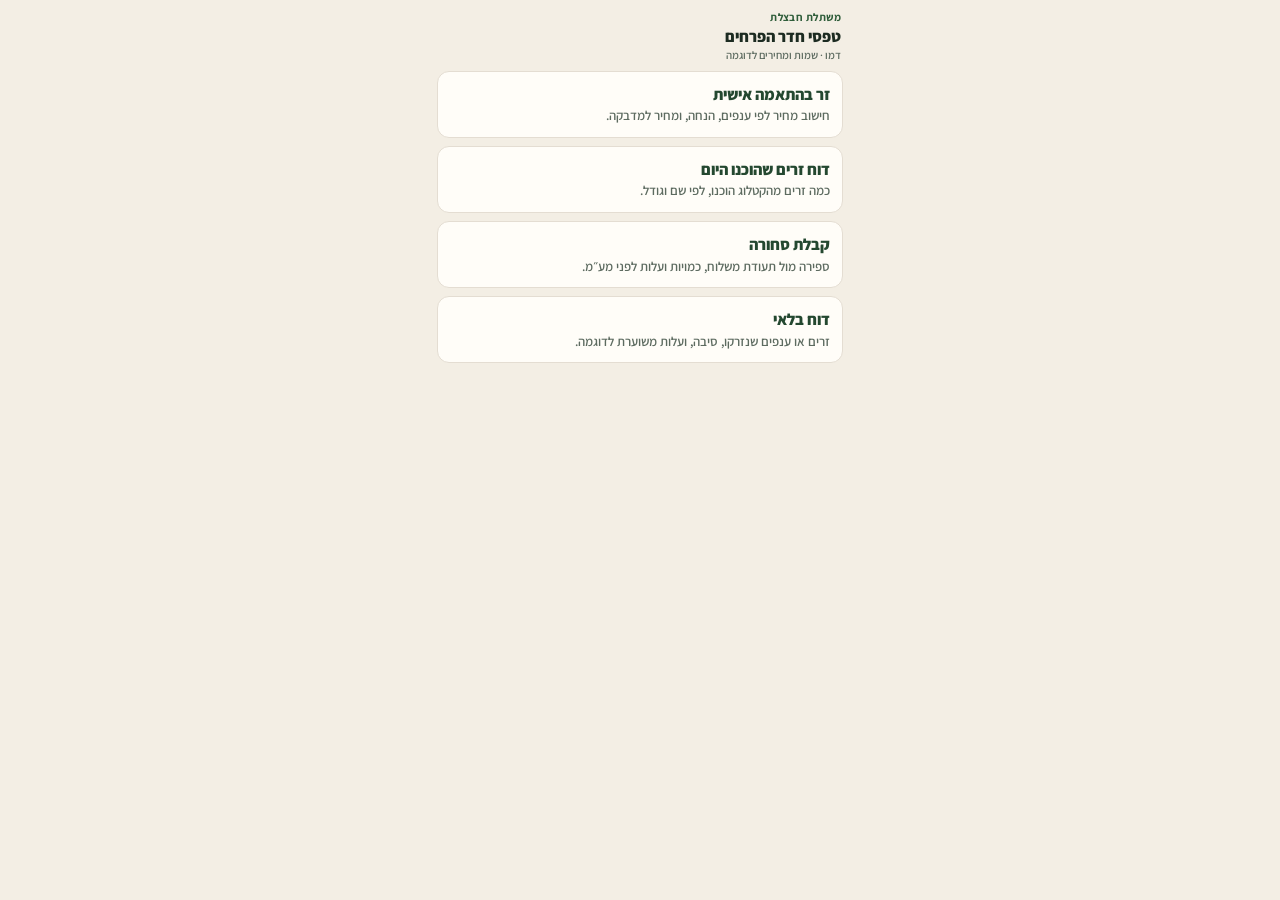
==== commit c9b0c99c: "Tighten the phone forms into compact table layouts. One row per item, smaller titles, and 32px stepp" ====
--- a/index.html
+++ b/index.html
@@ -15,11 +15,8 @@
     <header class="top">
       <p class="brand">משתלת חבצלת</p>
       <h1>טפסי חדר הפרחים</h1>
-      <span class="badge">דמו · שמות ומחירים לדוגמה</span>
+      <p class="subhead">דמו · שמות ומחירים לדוגמה</p>
     </header>
-    <div class="banner">
-      כל הטפסים כאן הם דמו. השמות והמחירים הם לדוגמה, מתוך פריטי ניסיון, ולא מחירי ספק אמיתיים.
-    </div>
     <ul class="home-list">
       <li>
         <a href="zer-ishi.html">
--- a/styles.css
+++ b/styles.css
@@ -1,4 +1,4 @@
-/* משתלת חבצלת — shared phone-form styles */
+/* משתלת חבצלת — compact phone-form styles */
 :root {
   --bg: #f3eee4;
   --paper: #fffdf8;
@@ -11,10 +11,8 @@
   --rose: #8a3a32;
   --warn-bg: #fff4d6;
   --warn-ink: #6b4e00;
-  --danger-bg: #fdecea;
-  --danger-ink: #8a3a32;
-  --shadow: 0 8px 24px rgba(28, 43, 33, 0.08);
-  --radius: 18px;
+  --shadow: 0 4px 14px rgba(28, 43, 33, 0.07);
+  --radius: 12px;
   --safe-bottom: env(safe-area-inset-bottom, 0px);
 }
 * { box-sizing: border-box; }
@@ -24,8 +22,8 @@
   background: var(--bg);
   color: var(--ink);
   font-family: Assistant, "Segoe UI", "Arial Hebrew", Arial, sans-serif;
-  font-size: 18px;
-  line-height: 1.45;
+  font-size: 16px;
+  line-height: 1.35;
 }
 body { min-height: 100dvh; }
 button, input, textarea, select { font: inherit; color: inherit; }
@@ -34,68 +32,57 @@
 .wrap {
   max-width: 430px;
   margin: 0 auto;
-  padding: 16px 16px calc(230px + var(--safe-bottom));
-}
-.wrap.home { padding-bottom: 32px; }
-.nav-home { margin: 0 0 8px; }
+  padding: 8px 8px calc(170px + var(--safe-bottom));
+}
+.wrap.home { padding: 10px 12px 28px; }
+.nav-home { margin: 0; }
 .nav-home a {
   color: var(--green);
   font-weight: 700;
-  font-size: 14px;
+  font-size: 12px;
   text-decoration: none;
 }
-header.top { padding: 4px 2px 4px; }
-.brand {
-  font-size: 13px;
+header.top { padding: 0 2px; }
+.brand { display: none; }
+.wrap.home .brand {
+  display: block;
+  font-size: 11px;
   font-weight: 700;
   letter-spacing: 0.04em;
   color: var(--green);
-  margin: 0 0 6px;
+  margin: 0 0 2px;
 }
 h1 {
-  margin: 0 0 8px;
-  font-size: 26px;
-  line-height: 1.2;
-  font-weight: 800;
-}
-.badge {
-  display: inline-block;
-  background: var(--warn-bg);
-  color: var(--warn-ink);
-  font-weight: 700;
-  font-size: 14px;
-  padding: 6px 10px;
-  border-radius: 999px;
-}
-.banner {
-  margin: 14px 0 18px;
-  background: var(--warn-bg);
-  color: var(--warn-ink);
-  border-radius: var(--radius);
-  padding: 12px 14px;
+  margin: 2px 0 0;
+  font-size: 16px;
+  line-height: 1.25;
+  font-weight: 800;
+}
+.subhead {
+  margin: 1px 0 8px;
+  font-size: 11px;
   font-weight: 600;
-  font-size: 15px;
-}
-.banner.danger {
-  background: var(--danger-bg);
-  color: var(--danger-ink);
-}
+  color: var(--muted);
+}
+.badge { display: none; }
+.banner { display: none; }
 .card {
   background: var(--paper);
   border: 1px solid var(--line);
   border-radius: var(--radius);
-  padding: 14px;
-  margin: 0 0 14px;
-  box-shadow: var(--shadow);
-}
-.card.compact { padding: 10px 12px; box-shadow: none; }
+  padding: 8px;
+  margin: 0 0 8px;
+}
+.card.table-card { padding: 0; overflow: hidden; }
+.card.compact { padding: 8px; }
 .label {
   display: block;
   font-weight: 700;
-  font-size: 15px;
-  margin-bottom: 8px;
-}
-.hint { color: var(--muted); font-size: 14px; font-weight: 400; }
+  font-size: 12px;
+  margin-bottom: 4px;
+  color: var(--muted);
+}
+.hint { color: var(--muted); font-size: 11px; font-weight: 400; }
 input[type="date"],
 input[type="number"],
 input[type="text"],
@@ -103,145 +90,214 @@
   width: 100%;
   border: 1px solid var(--line);
   background: #fff;
-  border-radius: 14px;
-  padding: 14px 14px;
+  border-radius: 8px;
+  padding: 8px 8px;
   font-size: 16px;
   outline: none;
   appearance: none;
   -webkit-appearance: none;
+  min-width: 0;
 }
 .compact input[type="date"] {
-  padding: 8px 10px;
-  border-radius: 10px;
-  min-height: 40px;
+  padding: 6px 8px;
+  min-height: 36px;
 }
 input:focus, textarea:focus {
   border-color: var(--green);
   box-shadow: 0 0 0 3px rgba(47, 93, 58, 0.15);
 }
-textarea { min-height: 80px; resize: vertical; }
+textarea { min-height: 52px; resize: vertical; }
 .meta {
   display: grid;
   grid-template-columns: 1fr 1fr;
-  gap: 10px;
+  gap: 8px;
   align-items: end;
 }
 .meta .who, .who { display: flex; gap: 6px; }
 .who button {
   flex: 1;
-  min-height: 44px;
-  border-radius: 12px;
+  min-height: 36px;
+  border-radius: 10px;
   border: 2px solid var(--line);
   background: #fff;
   font-weight: 700;
-  font-size: 16px;
-}
-.compact .who button { min-height: 40px; font-size: 15px; }
+  font-size: 14px;
+}
 .who button[aria-pressed="true"],
 .chip[aria-pressed="true"] {
   border-color: var(--green);
   background: var(--green-soft);
   color: var(--green-dark);
 }
-.stem, .size-row {
-  display: flex;
-  align-items: center;
-  justify-content: space-between;
-  gap: 12px;
-  padding: 12px 0;
-  border-top: 1px solid var(--line);
-}
-.stem:first-of-type, .bouquet:first-of-type .size-row:first-child, .size-list .size-row:first-child { border-top: 0; padding-top: 2px; }
-.stem-name, .size-name, .bouquet-name { font-weight: 700; }
-.stem-price, .size-price { color: var(--muted); font-size: 14px; font-weight: 600; margin-top: 2px; }
-.bouquet { padding: 4px 0 8px; }
-.bouquet + .bouquet { border-top: 1px solid var(--line); margin-top: 6px; padding-top: 12px; }
-.stepper { display: flex; align-items: center; gap: 8px; flex-shrink: 0; }
+.stepper {
+  display: flex;
+  align-items: center;
+  justify-content: center;
+  gap: 1px;
+  flex-shrink: 0;
+}
 .stepper button {
-  width: 48px;
-  height: 48px;
-  border-radius: 14px;
-  border: 2px solid var(--green);
+  width: 32px;
+  height: 32px;
+  border-radius: 8px;
+  border: 1.5px solid var(--green);
   background: #fff;
   color: var(--green);
-  font-size: 28px;
+  font-size: 18px;
   line-height: 1;
   font-weight: 700;
   padding: 0;
+  flex-shrink: 0;
 }
 .stepper button:active { background: var(--green-soft); }
 .stepper .qty {
-  min-width: 32px;
+  min-width: 18px;
   text-align: center;
   font-weight: 800;
-  font-size: 22px;
-}
-.chips { display: flex; flex-wrap: wrap; gap: 8px; }
+  font-size: 15px;
+}
+/* Tables */
+.grid-bq, .grid-recv, .grid-stem {
+  display: grid;
+  width: 100%;
+  align-items: center;
+}
+.grid-bq { grid-template-columns: minmax(78px, 1.15fr) repeat(3, minmax(74px, 1fr)); }
+.grid-recv { grid-template-columns: minmax(70px, 1.1fr) 86px 68px 48px; }
+.grid-stem { grid-template-columns: minmax(90px, 1.2fr) 90px 64px; }
+.grid-bq .th, .grid-recv .th, .grid-stem .th,
+.grid-bq .td, .grid-recv .td, .grid-stem .td {
+  padding: 5px 3px;
+  border-bottom: 1px solid var(--line);
+  min-width: 0;
+}
+.grid-bq .th, .grid-recv .th, .grid-stem .th {
+  font-size: 11px;
+  font-weight: 700;
+  color: var(--muted);
+  text-align: center;
+  padding-top: 6px;
+  padding-bottom: 4px;
+  background: #f7f3eb;
+}
+.grid-bq .th.name, .grid-recv .th.name, .grid-stem .th.name,
+.grid-bq .td.name, .grid-recv .td.name, .grid-stem .td.name {
+  text-align: right;
+  padding-inline: 8px 4px;
+}
+.grid-bq .td.name, .grid-recv .td.name, .grid-stem .td.name {
+  font-size: 12px;
+  font-weight: 700;
+  line-height: 1.2;
+}
+.grid-bq .td.cell, .grid-recv .td.cell, .grid-stem .td.cell {
+  display: flex;
+  justify-content: center;
+  align-items: center;
+}
+.td.sum, .th.sum { text-align: left; padding-left: 8px; font-weight: 800; font-size: 12px; }
+.cost-in {
+  width: 100%;
+  max-width: 68px;
+  height: 32px;
+  padding: 4px 2px;
+  font-size: 16px;
+  border-radius: 8px;
+  text-align: center;
+}
+.name-in {
+  width: 100%;
+  height: 32px;
+  padding: 4px 6px;
+  font-size: 13px;
+  border-radius: 8px;
+}
+.tabs {
+  display: flex;
+  border: 1px solid var(--line);
+  border-radius: 10px;
+  overflow: hidden;
+  margin: 0 0 8px;
+  background: #fff;
+}
+.tabs button {
+  flex: 1;
+  min-height: 38px;
+  border: 0;
+  background: transparent;
+  font-weight: 800;
+  font-size: 14px;
+}
+.tabs button[aria-selected="true"] {
+  background: var(--green);
+  color: #fff;
+}
+.chips { display: flex; flex-wrap: wrap; gap: 6px; }
 .chip {
-  min-height: 44px;
-  padding: 8px 14px;
-  border-radius: 12px;
+  min-height: 36px;
+  padding: 6px 10px;
+  border-radius: 10px;
   border: 2px solid var(--line);
   background: #fff;
   font-weight: 700;
-  font-size: 16px;
-}
-.reason-chip { flex: 1 1 calc(50% - 8px); min-height: 48px; text-align: center; }
-.line-grid {
+  font-size: 13px;
+}
+.reason-chip { flex: 1 1 calc(50% - 6px); min-height: 36px; text-align: center; }
+.inline-row {
   display: grid;
   grid-template-columns: 1fr 1fr;
-  gap: 8px;
-  margin-top: 8px;
-}
-.line-total { margin-top: 8px; font-weight: 700; font-size: 15px; }
-.extra-row { padding: 10px 0; border-top: 1px solid var(--line); }
-.add-btn, .remove-btn, .linkish {
+  gap: 6px;
+  align-items: end;
+}
+.add-btn, .remove-btn, .linkish, .photo-link {
   background: none;
   border: 0;
   color: var(--green-dark);
   font-weight: 700;
-  padding: 10px 0;
-}
-.remove-btn { color: var(--rose); }
+  padding: 8px;
+  font-size: 13px;
+}
+.remove-btn { color: var(--rose); padding: 0 4px; font-size: 18px; line-height: 1; min-width: 28px; min-height: 28px; }
 .photo-box {
-  display: block;
-  border: 2px dashed var(--line);
-  border-radius: 14px;
-  padding: 16px;
-  text-align: center;
-  background: #fff;
-  min-height: 56px;
-  font-weight: 700;
+  display: inline-flex;
+  align-items: center;
+  gap: 6px;
+  border: 1px dashed var(--line);
+  border-radius: 10px;
+  padding: 8px 10px;
+  background: #fff;
+  font-weight: 700;
+  font-size: 13px;
   color: var(--green-dark);
 }
 .photo-box input { position: absolute; width: 1px; height: 1px; opacity: 0; overflow: hidden; }
 .photo-preview {
-  margin-top: 12px;
-  width: 100%;
-  max-height: 220px;
+  margin-top: 8px;
+  width: 100%;
+  max-height: 120px;
   object-fit: cover;
-  border-radius: 12px;
+  border-radius: 8px;
   display: none;
 }
 .check-row {
   display: flex;
-  align-items: flex-start;
-  gap: 10px;
-  font-weight: 700;
+  align-items: center;
+  gap: 8px;
+  font-weight: 700;
+  font-size: 13px;
 }
 .check-row input[type="checkbox"] {
-  width: 22px;
-  height: 22px;
-  margin-top: 2px;
+  width: 20px;
+  height: 20px;
   flex-shrink: 0;
   accent-color: var(--green);
 }
 .error {
   display: none;
-  margin: 0 0 12px;
+  margin: 0 0 8px;
   color: var(--rose);
   font-weight: 700;
-  font-size: 15px;
+  font-size: 14px;
 }
 .dock {
   position: fixed;
@@ -249,46 +305,47 @@
   background: rgba(255, 253, 248, 0.96);
   backdrop-filter: blur(8px);
   border-top: 1px solid var(--line);
-  padding: 10px 16px calc(12px + var(--safe-bottom));
+  padding: 8px 12px calc(10px + var(--safe-bottom));
 }
 .dock-inner { max-width: 430px; margin: 0 auto; }
-.raw, .sub { margin: 0; color: var(--muted); font-size: 14px; font-weight: 600; }
+.raw, .sub { margin: 0; color: var(--muted); font-size: 13px; font-weight: 600; }
 .sub.warn { color: var(--rose); }
 .sticker {
-  margin: 2px 0 10px;
-  font-size: 24px;
-  line-height: 1.15;
+  margin: 0 0 8px;
+  font-size: 18px;
+  line-height: 1.2;
   font-weight: 800;
   color: var(--rose);
 }
 .submit {
   width: 100%;
-  min-height: 56px;
+  min-height: 48px;
   border: 0;
-  border-radius: 16px;
+  border-radius: 12px;
   background: var(--green);
   color: #fff;
   font-weight: 800;
-  font-size: 20px;
+  font-size: 17px;
 }
 .submit:disabled { opacity: 0.55; }
 .submit:active { background: var(--green-dark); }
 .success { display: none; }
-.success h1 { margin-top: 12px; }
+.success h1 { margin-top: 8px; font-size: 18px; }
 .summary { list-style: none; margin: 0; padding: 0; }
 .summary li {
   display: flex;
   justify-content: space-between;
   gap: 12px;
-  padding: 8px 0;
+  padding: 7px 0;
   border-bottom: 1px solid var(--line);
   font-weight: 600;
+  font-size: 14px;
 }
 .again, .home-btn {
   width: 100%;
-  min-height: 52px;
-  margin-top: 12px;
-  border-radius: 16px;
+  min-height: 44px;
+  margin-top: 10px;
+  border-radius: 12px;
   border: 2px solid var(--green);
   background: #fff;
   color: var(--green-dark);
@@ -298,23 +355,17 @@
   justify-content: center;
   text-decoration: none;
 }
-.note-limit {
-  margin-top: 14px;
-  font-size: 15px;
-  color: var(--muted);
-  font-weight: 600;
-}
+.note-limit { margin-top: 10px; font-size: 13px; color: var(--muted); font-weight: 600; }
 .home-list { list-style: none; margin: 0; padding: 0; }
 .home-list a {
   display: block;
   background: var(--paper);
   border: 1px solid var(--line);
   border-radius: var(--radius);
-  padding: 16px;
-  margin: 0 0 12px;
-  box-shadow: var(--shadow);
+  padding: 12px;
+  margin: 0 0 8px;
   text-decoration: none;
   color: inherit;
 }
-.home-list h2 { margin: 0 0 4px; font-size: 20px; font-weight: 800; color: var(--green-dark); }
-.home-list p { margin: 0; color: var(--muted); font-size: 15px; font-weight: 600; }
+.home-list h2 { margin: 0 0 2px; font-size: 16px; font-weight: 800; color: var(--green-dark); }
+.home-list p { margin: 0; color: var(--muted); font-size: 13px; font-weight: 600; }
